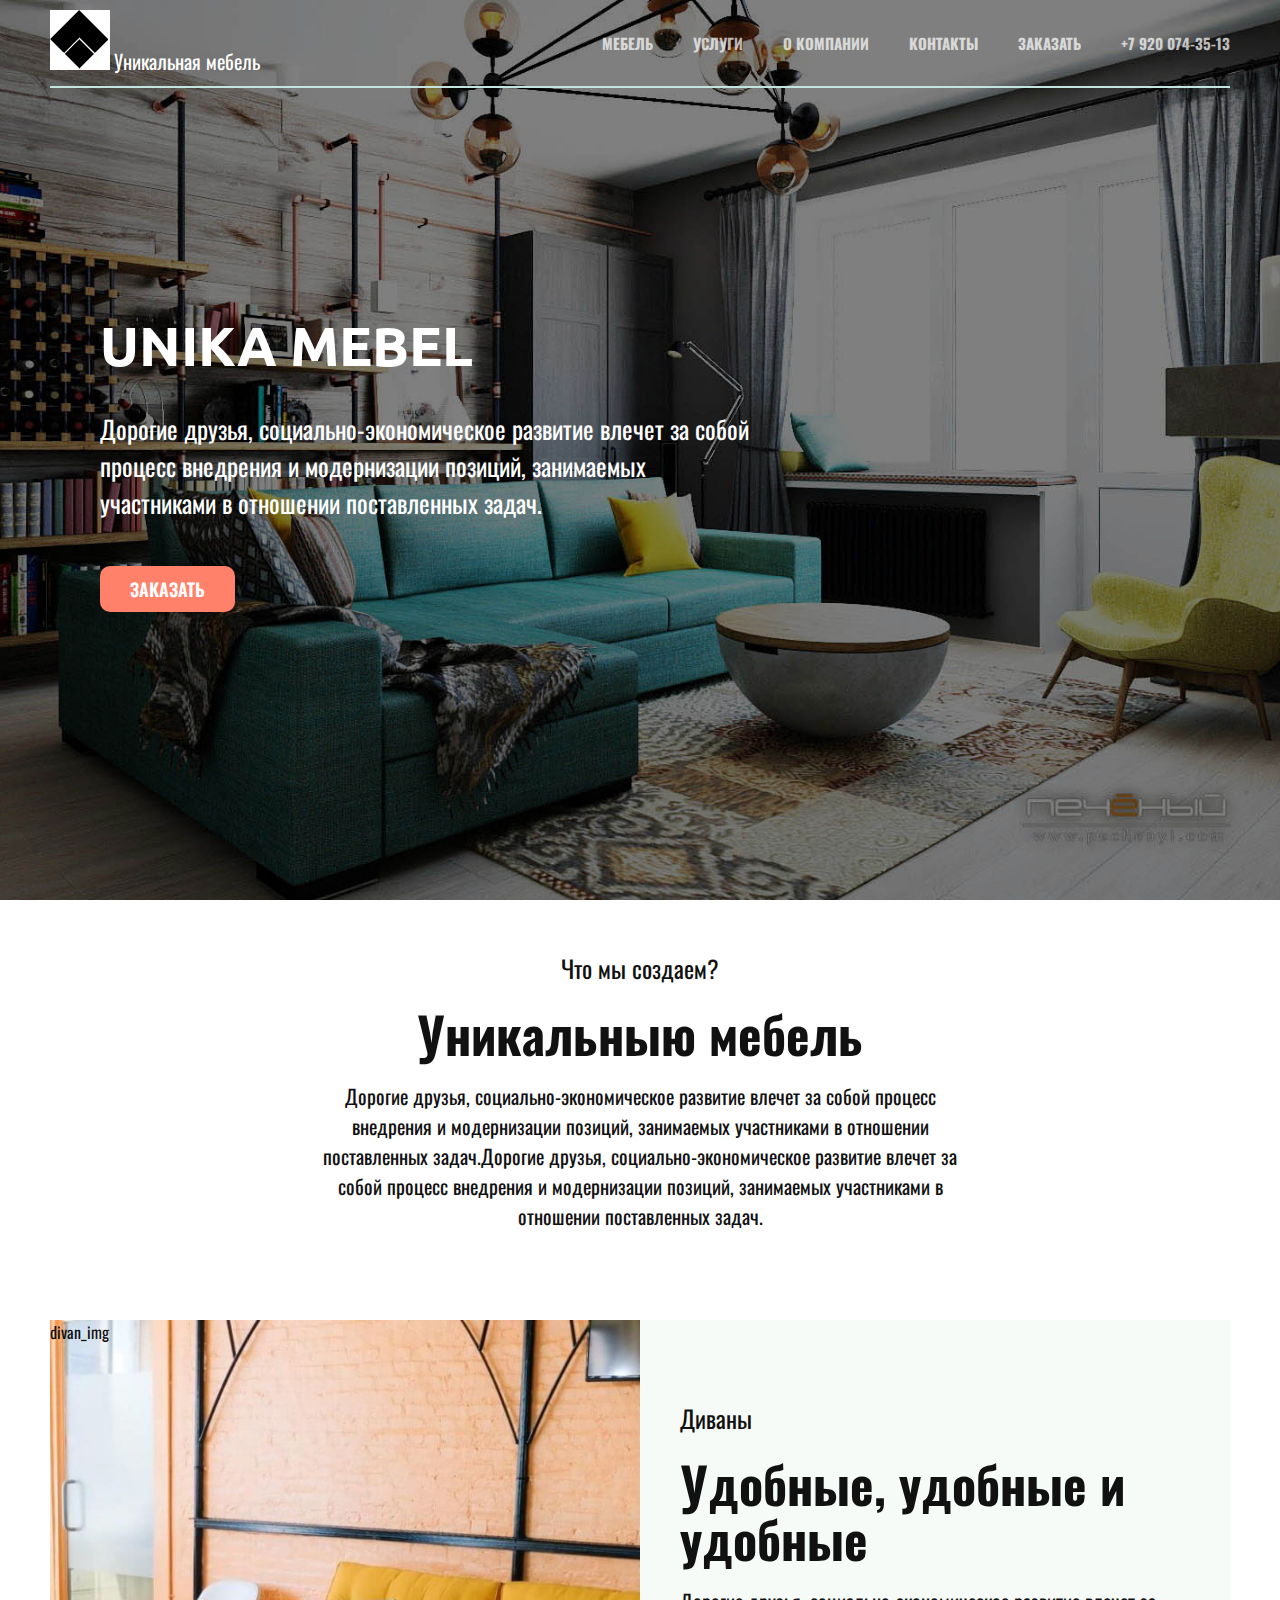
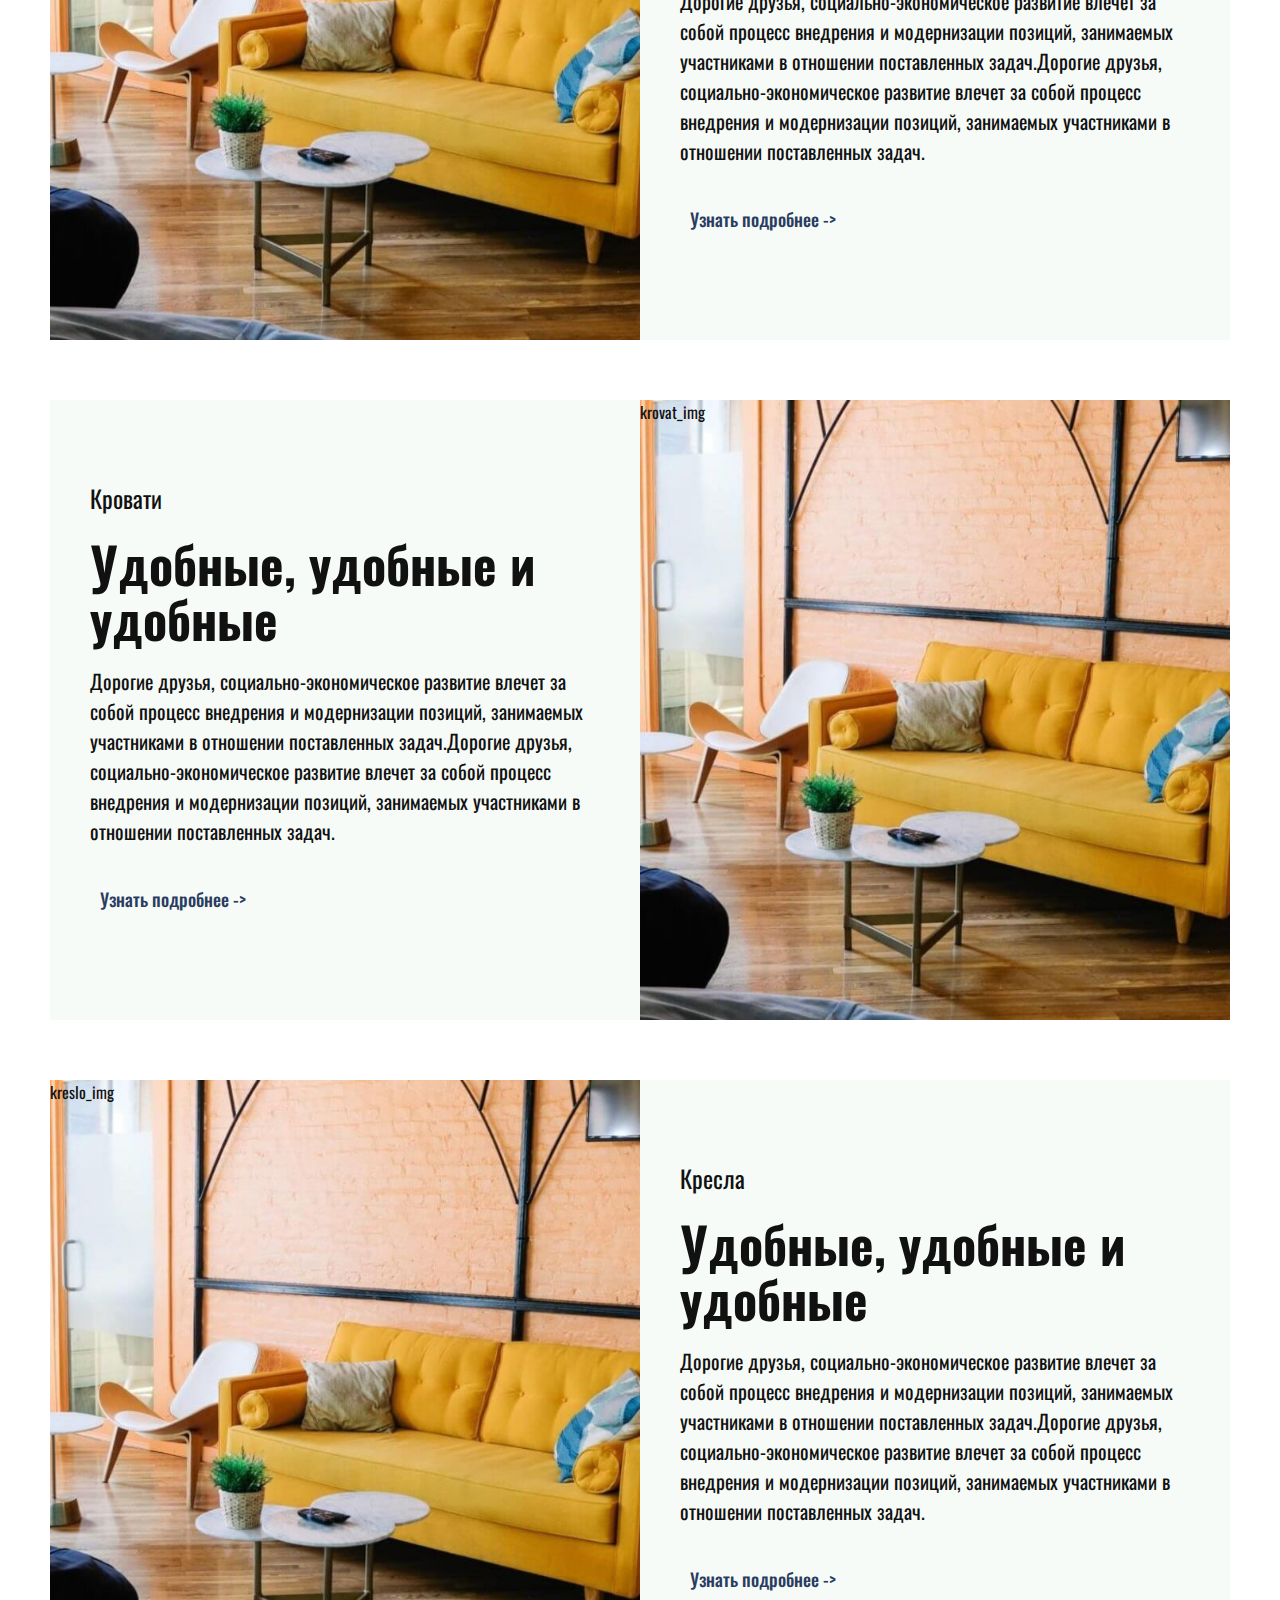
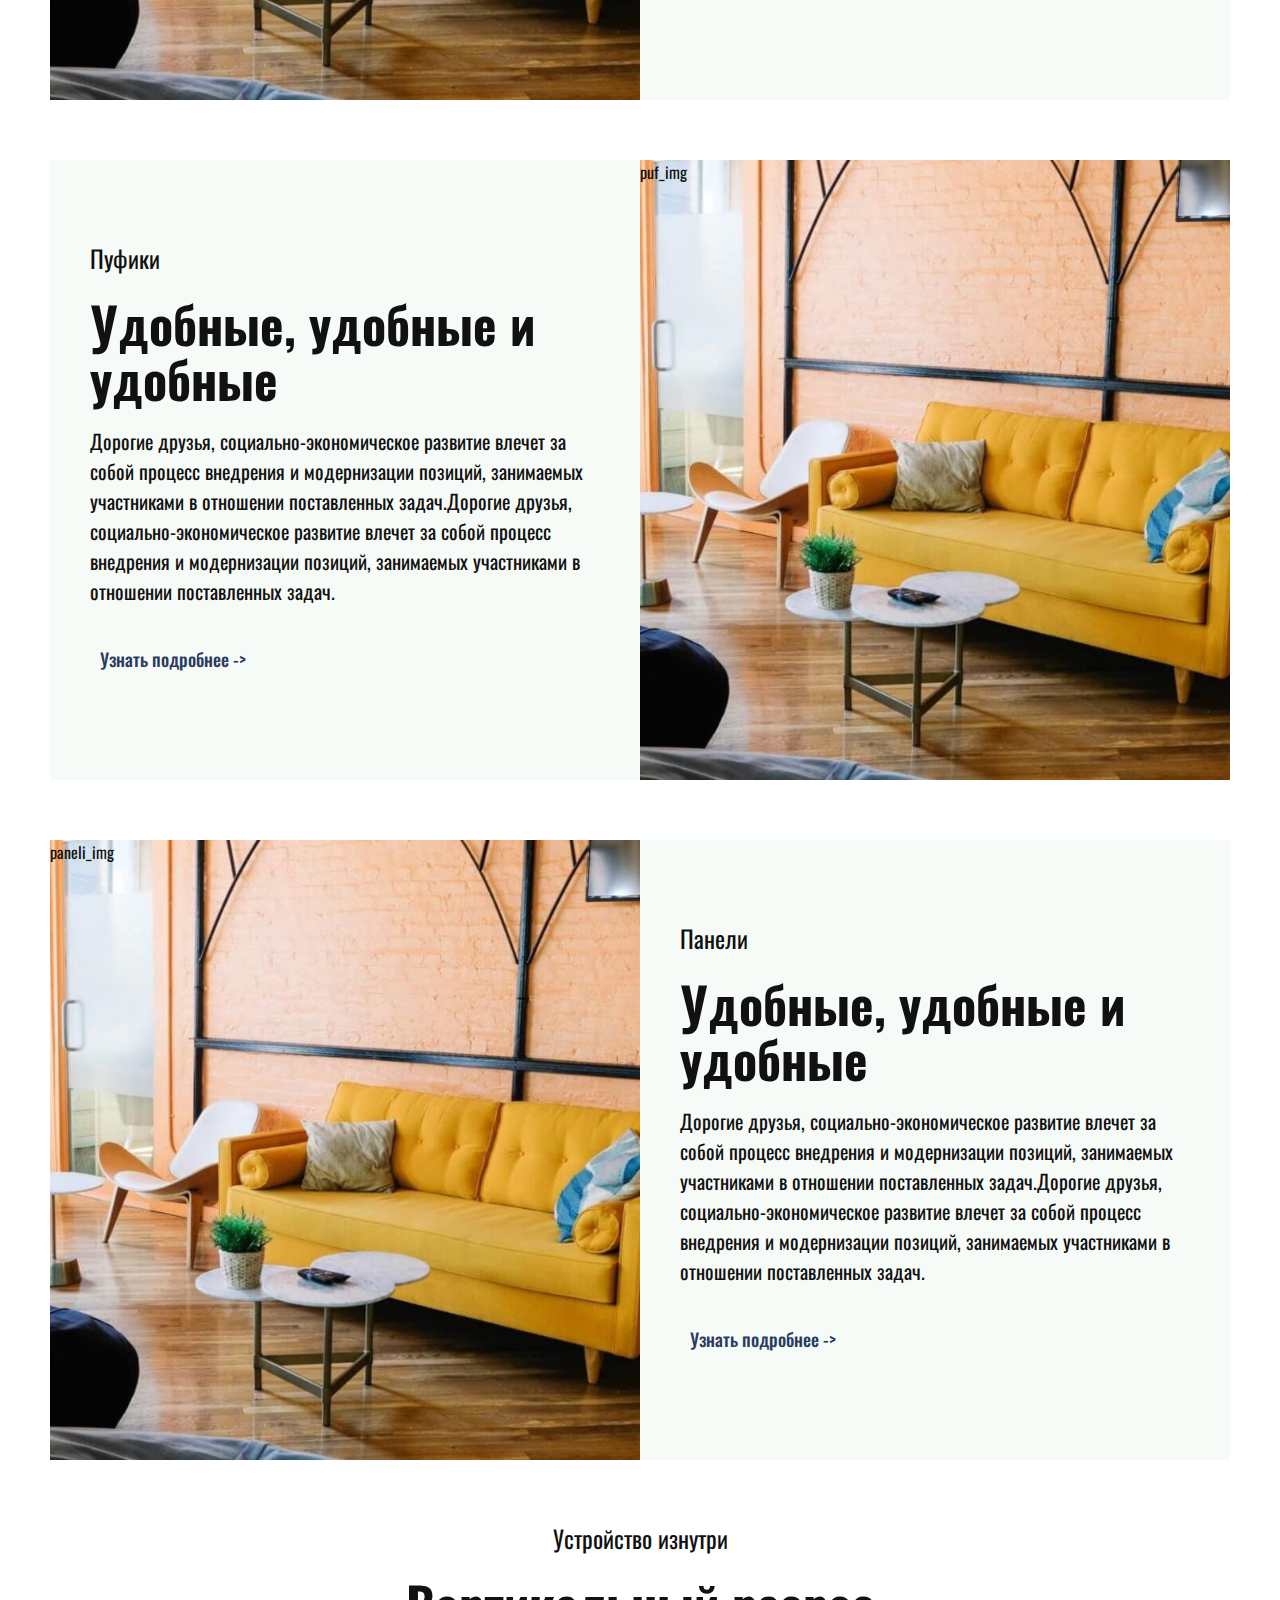
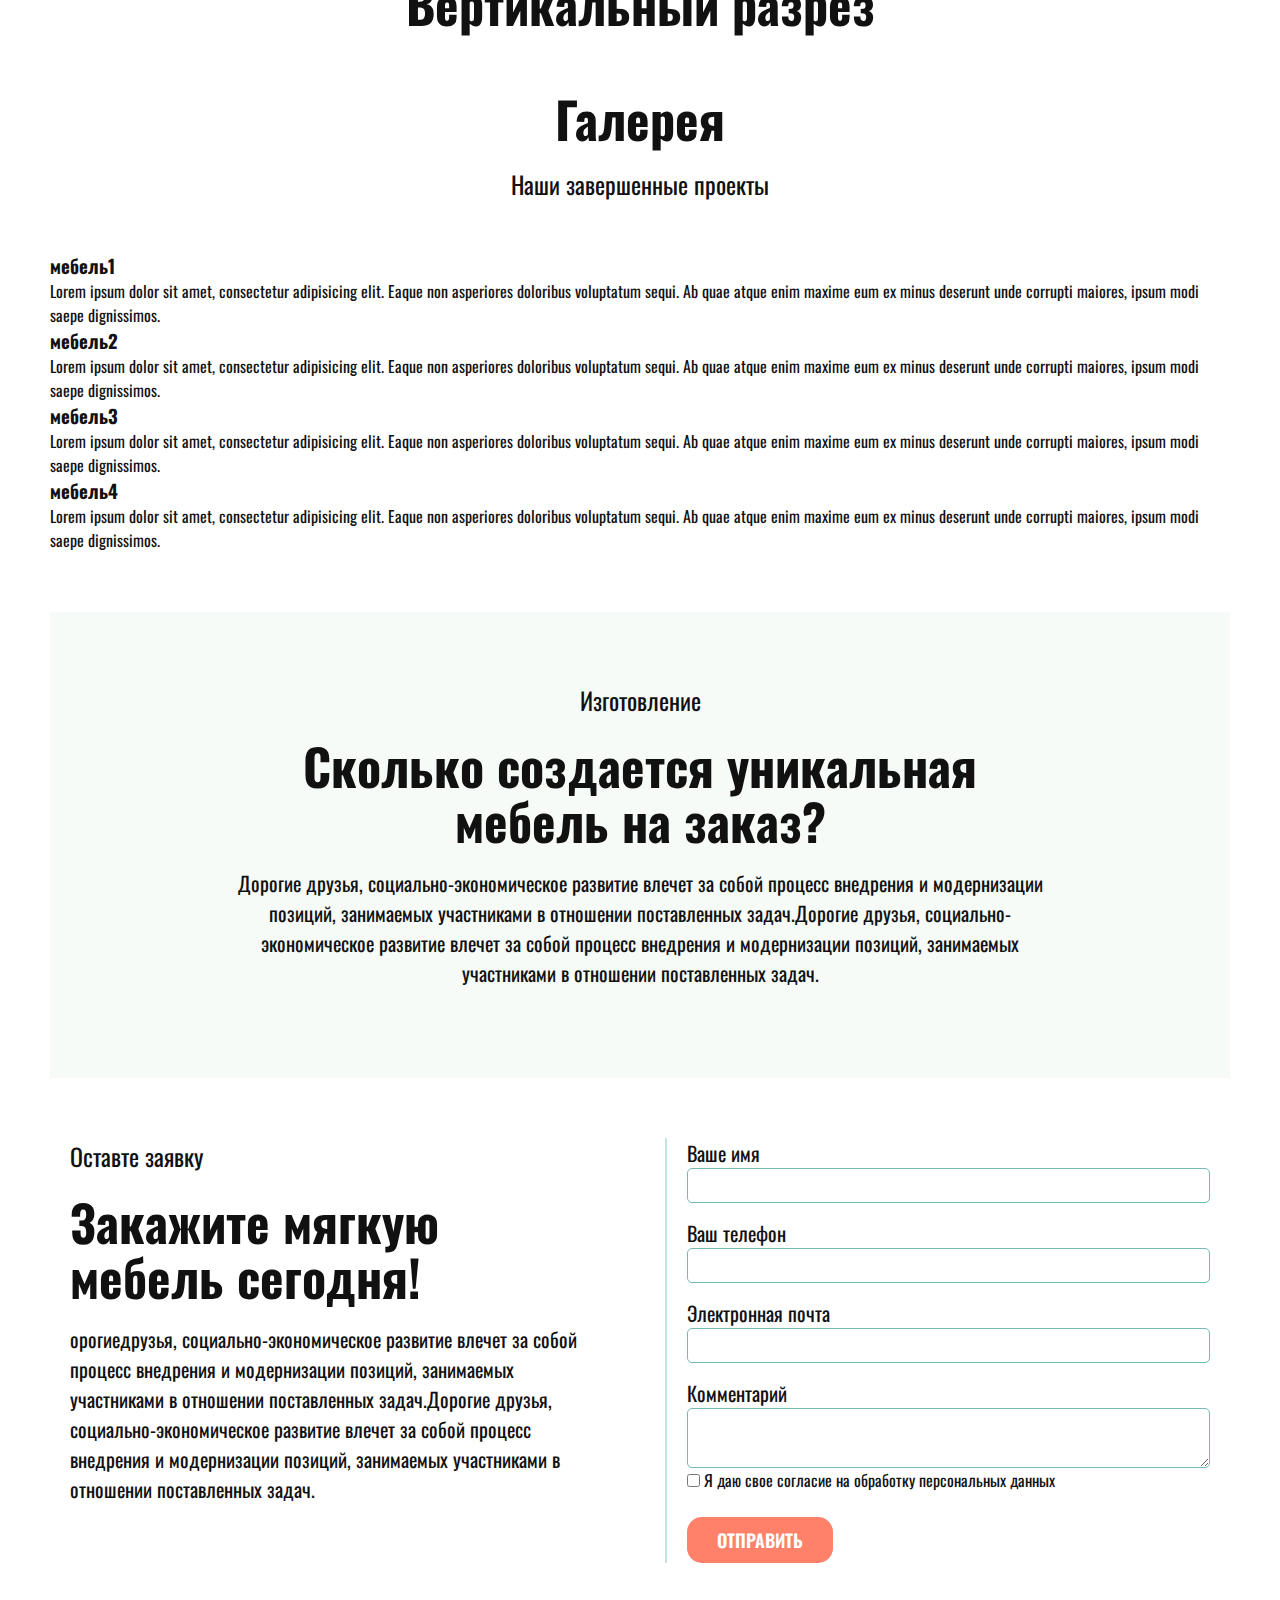
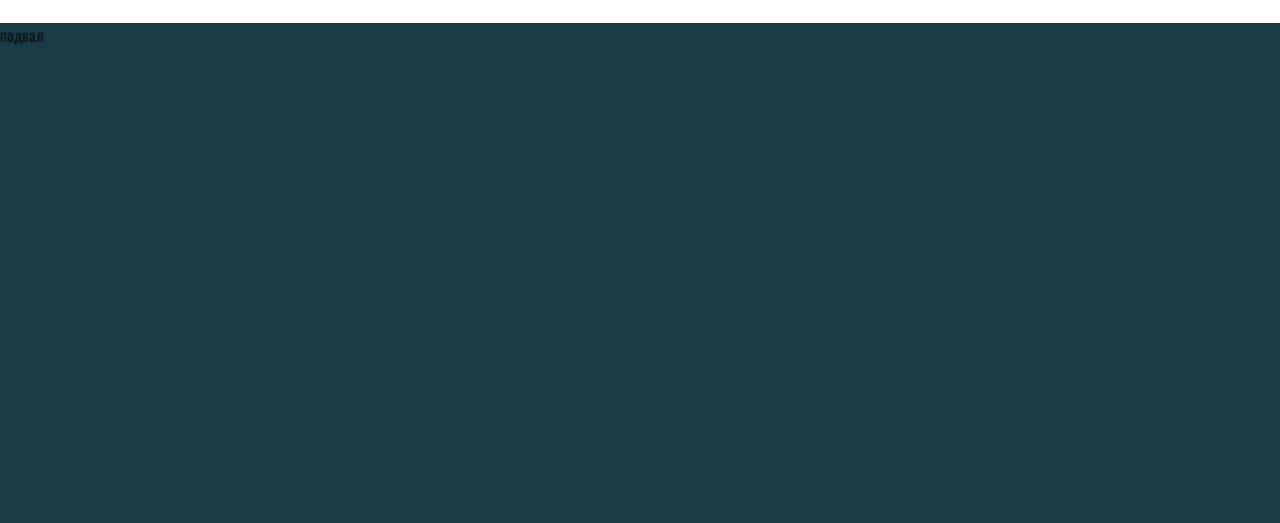
==== about.html @ 02af437c "test" ====
<!DOCTYPE html>
<html lang="ru">
<head>
	<meta charset="UTF-8">
	<link rel="stylesheet" href="css.css">
	<link href="https://fonts.googleapis.com/css2?family=Oswald:wght@200;300;400;600;700&family=Ubuntu:wght@400;700&display=swap" rel="stylesheet">
	<meta name="viewport" content="width=device-width, initial-scale=1.0">
	<title>новый №3</title>

</head>

<body>

	<!--header
==========================-->
	<header class="header">
		<div class="container">
			<div class="header_inner">
				<div class="header_logo">
					<img src="img/logo.png" alt="logo">
					<span class="name_logo">Уникальная мебель</span>
				</div>
				<nav class="nav">
					<a class="nav_link" href="index.html">мебель</a>
					<a class="nav_link" href="serviсes.html">услуги</a>
					<a class="nav_link" href="about.html">о компании</a>
					<a class="nav_link" href="contact.html">контакты</a>
					<a class="nav_link" href="#">заказать</a>
					<a class="nav_link" href="tel:+79200743513">+7 920 074-35-13</a>
				</nav>
			</div>
		</div>
	</header>
	
<!--intro
==========================-->
	<div class="intro">
		<div class="container">

			<div class="intro_inner">
				<h1 class="intro_h1">Unika mebel</h1>
				<p class="intro_p">Дорогие друзья, социально-экономическое развитие влечет за собой процесс внедрения и модернизации позиций,
				 занимаемых участниками в отношении поставленных задач.</p>
				<button class="btn" type="button"> заказать </button>
			</div>		
		</div>
	</div>

<!--work
==========================-->
<div class="work">
	<div class="container">

		<div class="work_inner">
			<p class="text_p">Что мы создаем?</p>
			<h2 class="text_h">Уникальныю мебель</h2>
			<p class="text_p2">Дорогие друзья, социально-экономическое развитие влечет за собой процесс внедрения и модернизации позиций,
			 занимаемых участниками в отношении поставленных задач.Дорогие друзья, социально-экономическое развитие влечет за собой процесс
			 внедрения и модернизации позиций, занимаемых участниками в отношении поставленных задач.</p>
		</div>
	</div>
</div>

<!--mebel-container
==========================-->
<div class="mebel_list">
	<div class="container">
			
		<div class="mebel">
			<div class="divan">
				<div class="mebel_img">divan_img</div>
				<div class="mebel_text">
					<p class="text_p">Диваны</p>
					<h2 class="text_h">Удобные, удобные и удобные</h2>
					<p class="text_p2">Дорогие друзья, социально-экономическое развитие влечет за собой процесс внедрения и модернизации позиций,
					 занимаемых участниками в отношении поставленных задач.Дорогие друзья, социально-экономическое развитие влечет за собой процесс
					 внедрения и модернизации позиций, занимаемых участниками в отношении поставленных задач.</p>
					 <a href="#" class="mebel_a_podrobnee">Узнать подробнее -> </a>
				</div>
			</div>
		</div>

		<div class="mebel">
			<div class="krovat">
				<div class="mebel_text">
					<p class="text_p">Кровати</p>
					<h2 class="text_h">Удобные, удобные и удобные</h2>
					<p class="text_p2">Дорогие друзья, социально-экономическое развитие влечет за собой процесс внедрения и модернизации позиций,
					 занимаемых участниками в отношении поставленных задач.Дорогие друзья, социально-экономическое развитие влечет за собой процесс
					 внедрения и модернизации позиций, занимаемых участниками в отношении поставленных задач.</p>
					 <a href="#" class="mebel_a_podrobnee">Узнать подробнее -> </a>
				</div>
				<div class="mebel_img">krovat_img</div>
			</div>
		</div>
			
		<div class="mebel">
			<div class="kreslo">
				<div class="mebel_img">kreslo_img</div>
				<div class="mebel_text">
					<p class="text_p">Кресла</p>
					<h2 class="text_h">Удобные, удобные и удобные</h2>
					<p class="text_p2">Дорогие друзья, социально-экономическое развитие влечет за собой процесс внедрения и модернизации позиций,
					 занимаемых участниками в отношении поставленных задач.Дорогие друзья, социально-экономическое развитие влечет за собой процесс
					 внедрения и модернизации позиций, занимаемых участниками в отношении поставленных задач.</p>
					 <a href="#" class="mebel_a_podrobnee">Узнать подробнее -> </a>
				</div>
			</div>
		</div>

		<div class="mebel">
			<div class="puf">
				<div class="mebel_text">
					<p class="text_p">Пуфики</p>
					<h2 class="text_h">Удобные, удобные и удобные</h2>
					<p class="text_p2">Дорогие друзья, социально-экономическое развитие влечет за собой процесс внедрения и модернизации позиций,
					 занимаемых участниками в отношении поставленных задач.Дорогие друзья, социально-экономическое развитие влечет за собой процесс
					 внедрения и модернизации позиций, занимаемых участниками в отношении поставленных задач.</p>
					 <a href="#" class="mebel_a_podrobnee">Узнать подробнее -> </a>
				</div>
				<div class="mebel_img">puf_img</div>
			</div>
		</div>

		<div class="mebel">
			<div class="paneli">
				<div class="mebel_img">paneli_img</div>
				<div class="mebel_text">
					<p class="text_p">Панели</p>
					<h2 class="text_h">Удобные, удобные и удобные</h2>
					<p class="text_p2">Дорогие друзья, социально-экономическое развитие влечет за собой процесс внедрения и модернизации позиций,
					 занимаемых участниками в отношении поставленных задач.Дорогие друзья, социально-экономическое развитие влечет за собой процесс
					 внедрения и модернизации позиций, занимаемых участниками в отношении поставленных задач.</p>
					 <a href="#" class="mebel_a_podrobnee">Узнать подробнее -> </a>
				</div>
			</div>
		</div>

	</div>
</div>

<!--srez
==========================-->
<div class="container">
	<div class="srez_hed">
		
		<p class="text_p">Устройство изнутри</p>
		<h2 class="text_h">Вертикальный разрез</h2>
	</div>

	<!--<div class="srez">
		<div class="srez_img">srez_img</div>

		<div class="srez_text">

			<div>
				<h3>Деталь 1</h3>
				<p class="srez_p">Lorem ipsum dolor sit amet, consectetur adipisicing elit. Eaque non asperiores doloribus voluptatum sequi. </p>

				<h3>Деталь 2</h3>
				<p class="srez_p">Lorem ipsum dolor sit amet, consectetur adipisicing elit. Eaque non asperiores doloribus voluptatum sequi. </p>

				<h3>Деталь 3</h3>
				<p class="srez_p">Lorem ipsum dolor sit amet, consectetur adipisicing elit. Eaque non asperiores doloribus voluptatum sequi. </p>

				<h3>Деталь 4</h3>
				<p class="srez_p">Lorem ipsum dolor sit amet, consectetur adipisicing elit. Eaque non asperiores doloribus voluptatum sequi. </p>

				<h3>Деталь 5</h3>
				<p class="srez_p">Lorem ipsum dolor sit amet, consectetur adipisicing elit. Eaque non asperiores doloribus voluptatum sequi. </p>
			</div>
		
		</div>

	</div>
-->
</div>

<!--galery
==========================-->
<div class="container">

		<div class="galery_hed">
			<h2 class="text_h">Галерея</h2>
			<p class="text_p">Наши завершенные проекты</p>
		</div>

		<div class="galery">

			<div class="galery_item">
				<h3 class="galery_h">мебель1</h3>
				<div class="galery_text">Lorem ipsum dolor sit amet, consectetur adipisicing elit.
					Eaque non asperiores doloribus voluptatum sequi. Ab quae atque enim maxime eum ex
					minus deserunt unde corrupti maiores, ipsum modi saepe dignissimos.
				</div>
			</div>
	
			<div class="galery_item">
				<h3 class="galery_h">мебель2</h3>
				<div class="galery_text">Lorem ipsum dolor sit amet, consectetur adipisicing elit.
					Eaque non asperiores doloribus voluptatum sequi. Ab quae atque enim maxime eum ex
					minus deserunt unde corrupti maiores, ipsum modi saepe dignissimos.
				</div>
			</div>

			<div class="galery_item">
				<h3 class="galery_h">мебель3</h3>
				<div class="galery_text">Lorem ipsum dolor sit amet, consectetur adipisicing elit.
					Eaque non asperiores doloribus voluptatum sequi. Ab quae atque enim maxime eum ex
					minus deserunt unde corrupti maiores, ipsum modi saepe dignissimos.
				</div>
			</div>

			<div class="galery_item">
				<h3 class="galery_h">мебель4</h3>
				<div class="galery_text">Lorem ipsum dolor sit amet, consectetur adipisicing elit.
					Eaque non asperiores doloribus voluptatum sequi. Ab quae atque enim maxime eum ex
					minus deserunt unde corrupti maiores, ipsum modi saepe dignissimos.
				</div>
			</div>

		</div>

</div>

<!--way
==========================-->
<div>
	<div></div>
	<div></div>
	<div></div>
	<div></div>
	<div></div>
</div>

<!--time-dev
==========================-->
<div class="time">
	<div class="container">
		<div class="time_dev">
			<div class="time_text">
				<p class="text_p">Изготовление</p>
				<h2 class="text_h">Сколько создается уникальная мебель на заказ?</h2>
				<p class="text_p2">Дорогие друзья, социально-экономическое развитие влечет за собой процесс внедрения и модернизации позиций,
			 	занимаемых участниками в отношении поставленных задач.Дорогие друзья, социально-экономическое развитие влечет за собой процесс
			 	внедрения и модернизации позиций, занимаемых участниками в отношении поставленных задач.</p>
			</div>
		</div>
	</div>
</div>
<!--forma
==========================-->
<div class="forma">
	<div class="container">

		<div class="forma_box">

			<div class="forma_text">
				<p class="text_p">Оставте заявку</p>
					<h2 class="text_h">Закажите мягкую мебель сегодня!</h2>
					<p class="text_p2">	
						орогиедрузья, социально-экономическое развитие влечет за собой процесс внедрения и модернизации позиций,
						занимаемых участниками в отношении поставленных задач.Дорогие друзья, социально-экономическое развитие влечет за собой процесс
					 внедрения и модернизации позиций, занимаемых участниками в отношении поставленных задач.</p>
			</div>


			<div class="forma_form">
				<form class="form" action="#" method="post">
					
				
					<label class="form_label" for="">Ваше имя</label>
					<input class="form_input" type="text" name="input_name">
				
				
					<label class="form_label" for="">Ваш телефон</label>
					<input class="form_input" type="tel" name="input_phone">
			
				
					<label class="form_label" for="">Электронная почта</label>
					<input class="form_input" type="text" name="input_mail">
				
					<label class="form_label" for="">Комментарий</label>
					<textarea class="form_comm" name="form_comm" id="" cols="30" rows="3"></textarea>
				 	
					 <div>
						<input type="checkbox" value="yes" name="input_privat">
						<label for="">Я даю свое согласие на обработку персональных данных</label>
					 </div>

					 <div>
					 	<button class="form_btn">Отправить</button>
					 	
					 </div>


				</form>
			</div>

		</div>

	</div>
</div>
<!--footer
==========================-->
<footer class="footer">
	подвал
</footer>



</body>

</html>
---- css.css ----
*,:before,:after{
	box-sizing: border-box;
	padding:0;
	margin: 0;
}



body{
	margin: 0;
	padding: 0;
	font-family: 'Oswald', sans-serif;
/*font-family: 'Ubuntu', sans-serif;*/
	font-size: 16px;
	background-color: #fff;
	color: #111;
	/*-webkit-font-smoothing:antialiased;*/	

}


/*conteiner
==========================*/
.container{
	width: 100%;
	max-width: 1180px;
	margin: 0 auto;
	margin-bottom: 60px;
}

/*
screen-sm : 576px;
screen-md : 768px;
screen-lg : 992px; v
screen-xl : 1200px; v

screen-sm-max : 767px
screen-md-max : 991px
screen-lg-max : 1999px

*/


/*header
==========================*/
.header{
	height: 80px;
	width: 100%;
	position: absolute;
	top: 0;
	left: 0;
	z-index: 1000;
	padding-left: 10px;
	padding-right: 10px;
}

.header_inner{
	display: flex;
	justify-content: space-between;
	padding: 10px 0;
	border-bottom: 2px solid #C3E4DF;
	align-items: center;
}
.name_logo{

	font-size: 20px;
	color:#fff;
}

/*nav
==========================*/

.nav{
	display: flex;
	font-size: 15px;
	font-weight: 700;
	text-transform: uppercase;
}

.nav_link{
	margin-left: 40px;
	color: #fff;
	text-decoration: none;
	opacity:.7;

	transition: opacity, transform .1s linear;
}

.nav_link:hover{
	opacity:1;
	transform: scale(1.05);
}



/*intro
==========================*/
.intro{
	display: flex;
	flex-direction: column;
	justify-content: center;
	height: 100vh;
	padding-top: 80px;
	background: #313030 url(img/hero1.jpg) center no-repeat;
	background-size: cover;
	color: #fff;
}

.intro_inner{
	width: 650px;
	max-width: 970px;
	margin-left: 50px;

}

.intro_h1{
	font-family:'Ubuntu', sans-serif;
	margin: 0;
	font-size: 55px;
	color: #fff;
	font-weight: 700;
	text-transform: uppercase;
	margin-bottom: 30px;
}

.intro_p{
	font-size: 25px;
	color:#fff;
}

.btn{
	margin-top: 25px;
	display: inline-block;
	border: 0;
	font-family: 'Oswald', sans-serif;
	color: #fff;
	font-weight: 600;
	font-size: 18px;
	padding: 10px 30px;
	border-radius: 10px;
	background-color:  #FF8169;
	border: none;
	vertical-align: top;
	text-transform: uppercase;
	cursor: pointer;
	transition: background-color, transform .1s linear;
}
.btn:hover{
	background-color: #FF6B4D;
	transform: scale(1.03);

}


/*work
==========================*/
.work{
	height: 420px;
	display: flex;
	flex-direction: column;
	justify-content: center;
	text-align: center;
	color: #111;
}

.work_inner{
	padding-top: 40px;
	width: 100%;
	max-width: 720px;
	margin: 0 auto;
	padding-left: 25px;
	padding-right: 25px;
}

.text_p{
	font-size: 24px;
	font-weight: 400;
	
}

.text_h{
	font-size: 50px;
	font-weight: 700;
	margin-bottom: 20px;
	line-height: 1.1em;
}

.text_p2{
	font-size: 20px;
}

@media (max-width: 991px){
	.text_p{
		font-size: 22px;
	}
	.text_h{
		font-size: 45px;
	}
	.text_p2{
		font-size: 18px;
	}
}

/*mebel- container
==========================*/
.mebel{
	background-color: #F6FBF7;
	display: flex;
	margin-bottom: 60px;
}

.mebel_text{
	width: 50%;
	justify-content: flex-end;

}

.mebel_img{
	width: 50%;
	height: 620px;
	background: url(img/мебель-на-з.jpg) center / cover no-repeat;
	justify-content: flex-end;
}

.mebel_a_podrobnee{
	display: inline-block;
	color: #2A3B61;
	font-size: 18px;
	font-weight: 500;
	text-decoration: none;
	margin-top: 20px;
	margin-left: 10px;
	transition:color, transform .1s linear;

}
.mebel_a_podrobnee:hover{
	color: #061840;
	transform:scale(1.1,1.1);
}

.divan{
	display: flex;
}
.krovat{
	display: flex;
}
.kreslo{
	display: flex;
}
.puf{
	display: flex;
}
.paneli{
	display: flex;
}

@media (max-width: 1999px){
	.mebel_text{
		padding: 80px 40px;
	}
}

@media (max-width: 991px){
	.mebel_text{
		padding: 60px 30px;
	}
}

@media (max-width: 767px ){
	.divan{
		flex-direction:column;
	}
	.krovat{
		flex-direction:column;
	}
	.kreslo{
		flex-direction:column;
	}
	.puf{
		flex-direction:column;
	}
	.paneli{
		flex-direction:column;
	}
	.mebel_img{
		width: 100%;
		order: -1;
		height: 470px;
	}
	.mebel_text{
		width: 100%;
		padding: 30px 25px;
	}
	.text_p{
		font-size: 20px;
	}
	.text_h{
		font-size: 40px;
	}
	.text_p2{
		font-size: 16px;
	}
}

/*srez
==========================*/

.srez_hed{

	justify-content: center;
	text-align: center;
	margin: 40px;
}

.srez{
	display: flex;
}

.srez_img{
	display: flex;
	width: 50%;
	margin-right: 40px;

}
.srez_text{
	border-left: 2px solid #C3E4DF;
	padding: 20px 50px;
	width: 50%;
	justify-content: center;
	text-align: center;

}
p{
	margin-bottom: 20px;
}

@media (max-width: 767px ){
	.srez{
		flex-direction: column;
	}
	.srez_img{
		width: 100%;
	}
	.srez_text{
		width: 100%;
	}
}


/*galery
==========================*/
.galery_hed{
	flex-direction: column;
	justify-content: center;
	text-align: center;
	margin-bottom: 50px;
}
.galery{
	display:flex;
	flex-wrap: wrap;
	justify-content: space-between;
	margin-bottom: 50px;
}
.galery_a{
	width: 49%;
	height: 500px;
	background: url(img/мебель-на-з.jpg) center / cover no-repeat;
	margin-bottom: 2%;
	text-decoration: none;
}
.galery_cont{
	height: 100%;
	text-transform: uppercase;
	display: flex;
	color: #fff;
	justify-content: center;
	align-items: center;
	background-color: rgba(25,59,70, 0.5);
	opacity: 0;
	transition: opacity 0.2s linear;
}
.galery_cont:hover{
	opacity: 1;
}

@media (max-width: 767px ){
	.galery{
		flex-direction: column;
	}
	.galery_a{
		width: 100%;
	}
}

/*way
==========================*/


/*time-dev
==========================*/
.time_dev{
	background-color: #F6FBF7;
	height: 100%;
	display: block;
	justify-self: content;
	text-align: center;
	padding-bottom: 70px;
	

}
.time_text{
	padding-top: 70px;
	width: 70%;

	max-width: 970px;
	margin: 0 auto;
}

/*forma
==========================*/
.forma{

}

.forma_box{
	display: flex;
}
.forma_text{
	width: 49%;
	padding: 0 20px;
}


.forma_form{
	flex-direction: column;
	width: 49%;
	margin-left: 50px;
	border-left: 2px solid #C3E4DF;
	padding: 0 20px;
}
.form{
	display: flex;
	flex-direction: column;
}

.form_label{
	font-size: 20px;
}
.form_input{
	margin-bottom: 15px;
	height: 35px;
	padding: 10px;
	font-size: 20px;
	border: 1px solid #75BBB1;
	border-radius: 5px;
}
.form_comm{
	height: 60px;
	padding: 10px;
	font-size: 20px;
	color: #000;
	border: 1px solid #75BBB1;
	border-radius: 5px;
}


.form_btn{
	margin-top: 25px;
	display: inline-block;
	border: 0;
	font-family: 'Oswald', sans-serif;
	color: #fff;
	font-weight: 600;
	font-size: 18px;
	padding: 10px 30px;
	border-radius: 15px;
	background-color: #FF8169;
	border: none;
	vertical-align: top;
	text-transform: uppercase;
	cursor: pointer;
	transition: background-color, transform .2s linear;
}
.form_btn:hover{
	background-color: #FF6B4D;
	transform: scale(1.03);
}

@media (max-width: 767px){
	.forma_box{
		flex-direction: column;
	}
	.forma_text{
		width: 100%;
	}
	.forma_form{
		width: 100%;
		margin:30px 0;
		margin-left: 0;
		border-left: none;
	}
}


/*footer
==========================*/
.footer{
	background-color: #193B46;
	height: 500px;
}
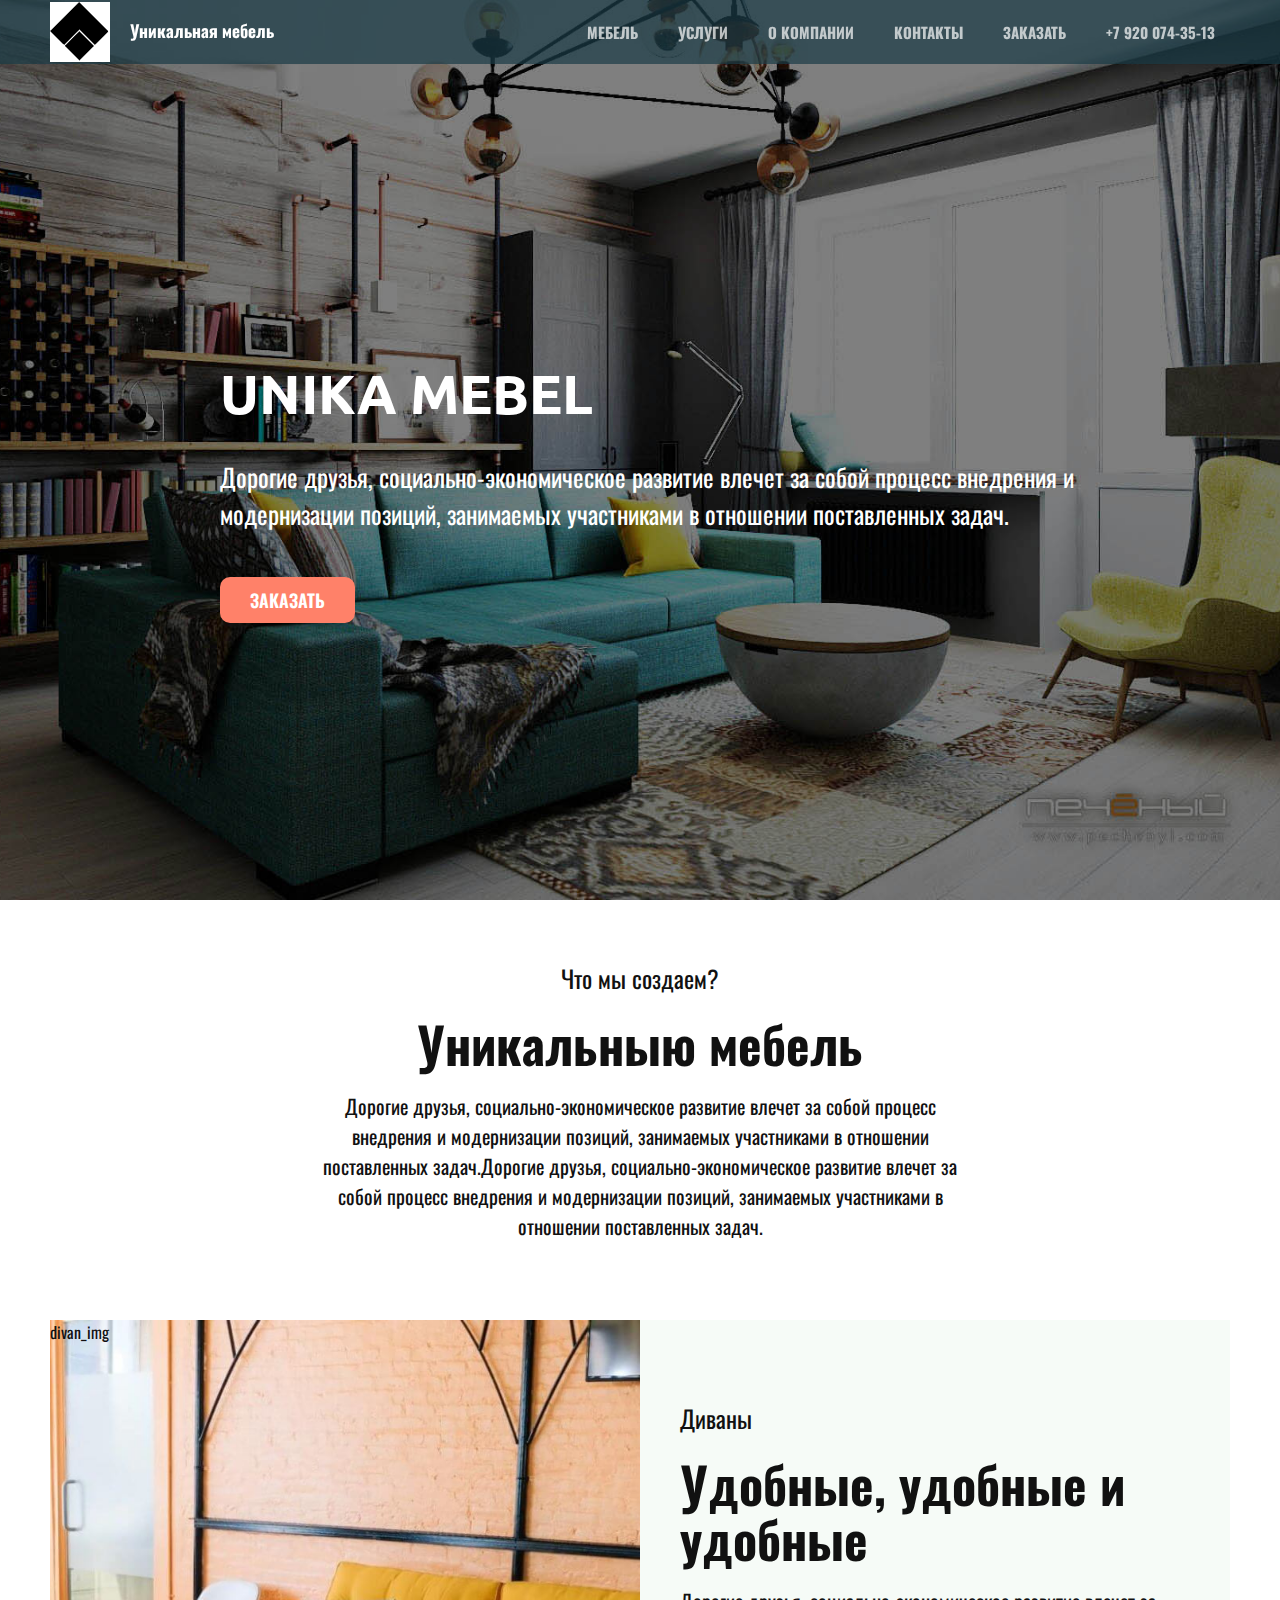
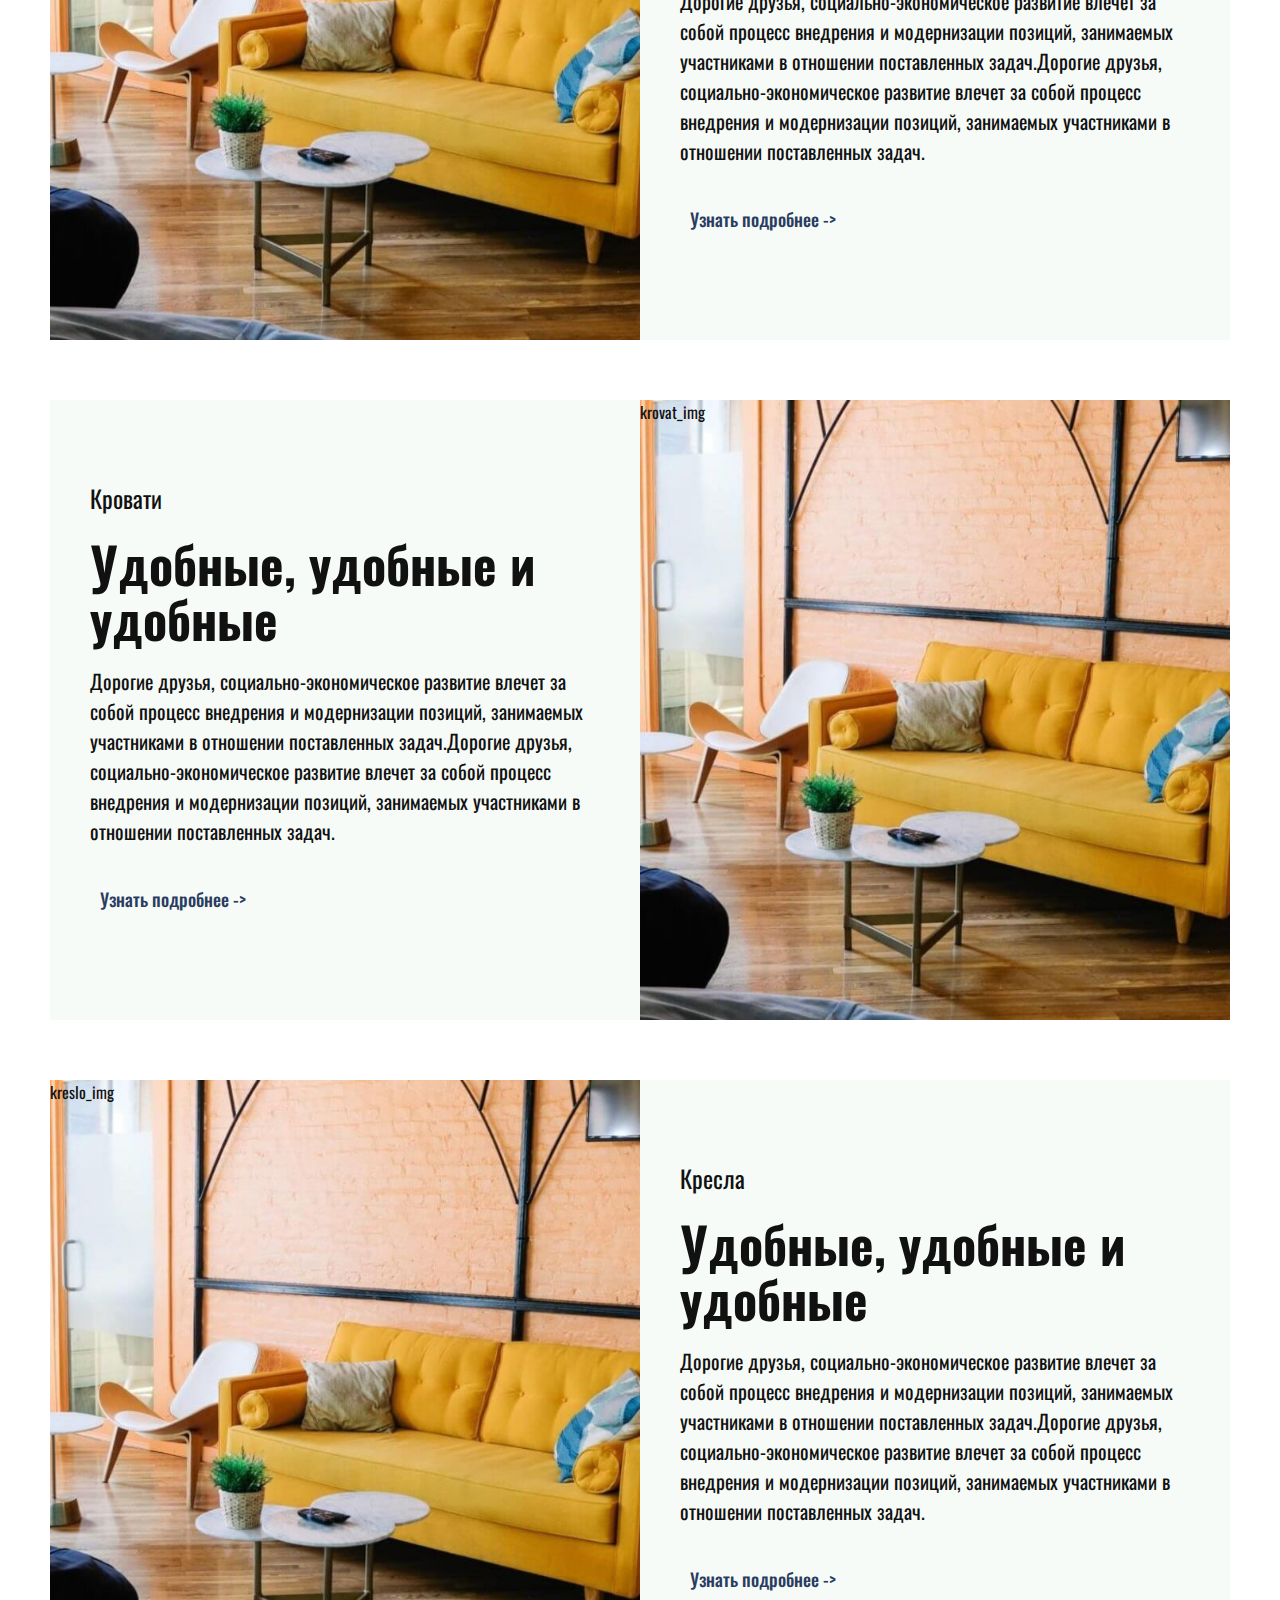
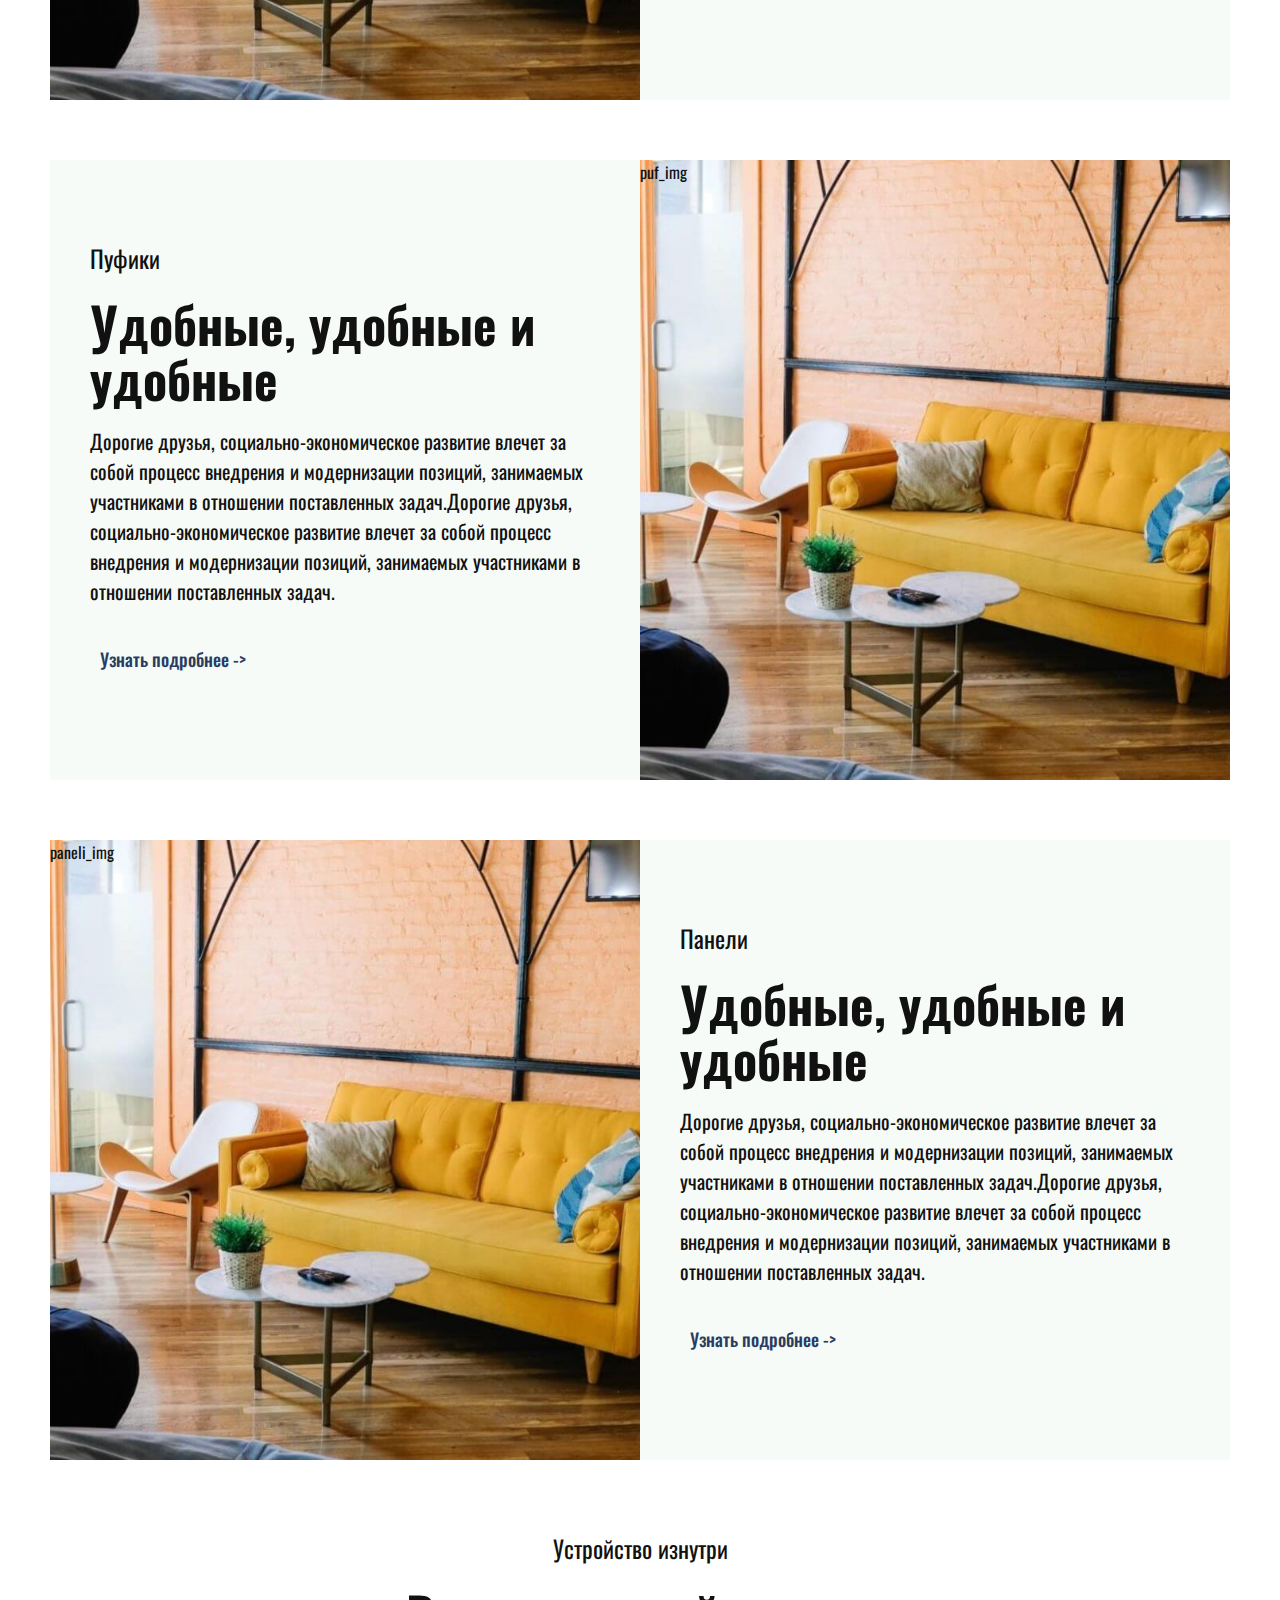
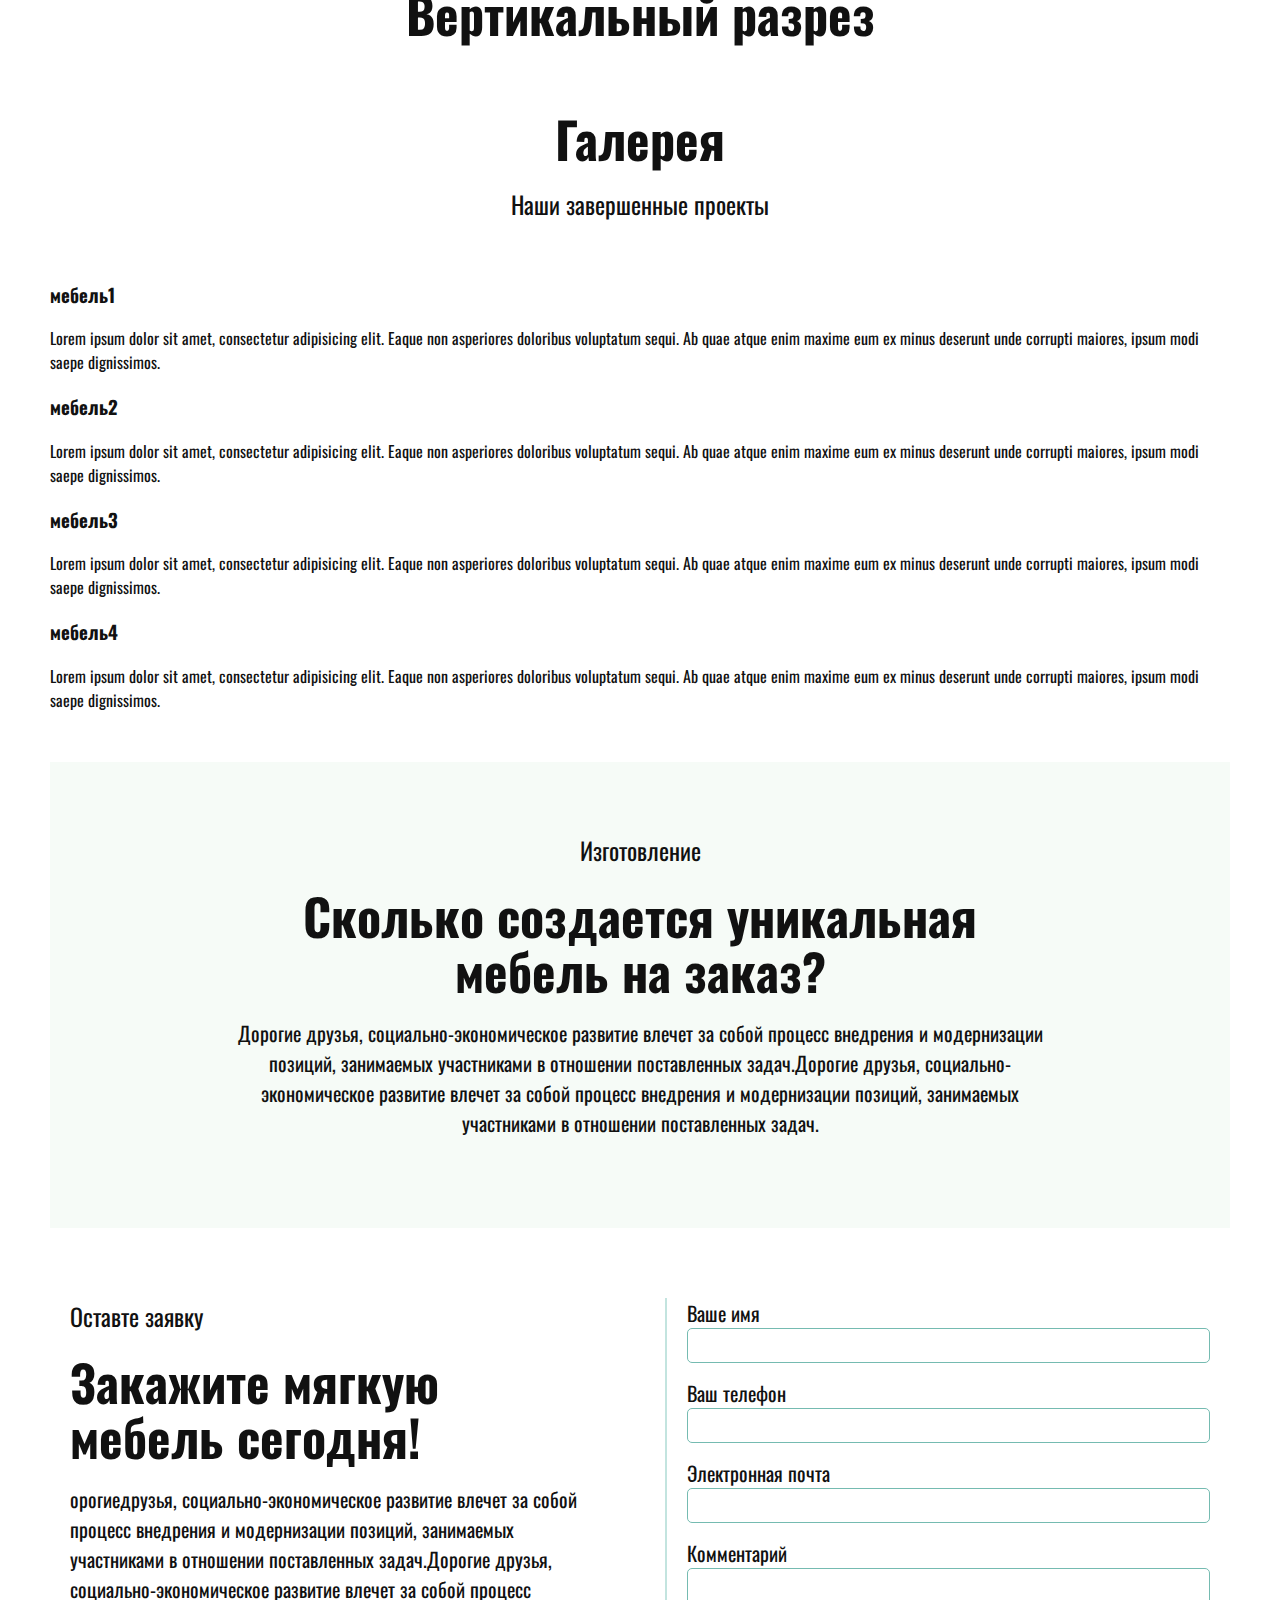
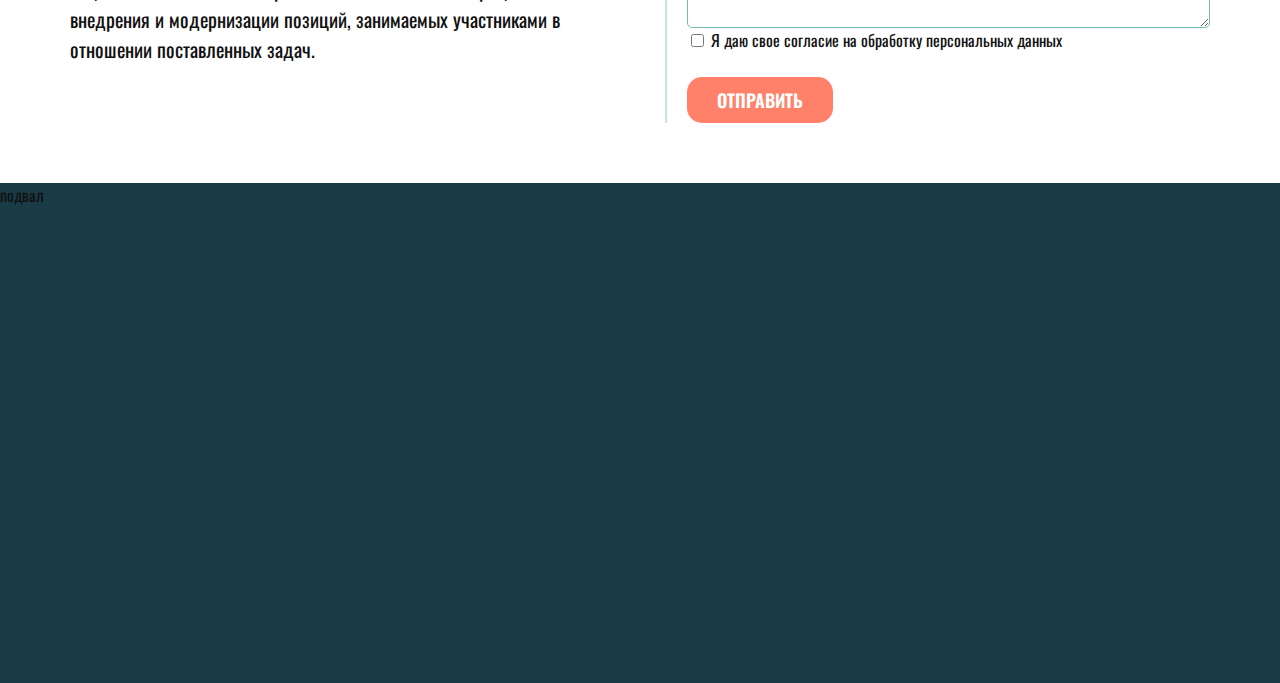
==== commit 62645b46: "Add files via upload" ====
--- a/about.html
+++ b/about.html
@@ -13,24 +13,30 @@
 
 	<!--header
 ==========================-->
-	<header class="header">
-		<div class="container">
-			<div class="header_inner">
-				<div class="header_logo">
-					<img src="img/logo.png" alt="logo">
-					<span class="name_logo">Уникальная мебель</span>
-				</div>
-				<nav class="nav">
-					<a class="nav_link" href="index.html">мебель</a>
-					<a class="nav_link" href="serviсes.html">услуги</a>
-					<a class="nav_link" href="about.html">о компании</a>
-					<a class="nav_link" href="contact.html">контакты</a>
-					<a class="nav_link" href="#">заказать</a>
-					<a class="nav_link" href="tel:+79200743513">+7 920 074-35-13</a>
-				</nav>
-			</div>
-		</div>
-	</header>
+<header class="header">
+	<div class="container">
+		<div class="header_body">
+			<a class="header_logo" href="index.html">
+				<img src="img/logo.png" alt="">
+				<h class="logo_name">Уникальная мебель</h>
+			</a>
+
+			<div class="menu_burger">
+				<span></span>
+			</div>
+
+			<nav class="nav">
+				<a class="nav_link" href="index.html">мебель</a>
+				<a class="nav_link" href="serviсes.html">услуги</a>
+				<a class="nav_link" href="about.html">о компании</a>
+				<a class="nav_link" href="contact.html">контакты</a>
+				<a class="nav_link" href="#">заказать</a>
+				<a class="nav_link" href="tel:+79200743513">+7 920 074-35-13</a>
+			</nav>
+		</div>
+
+	</div>
+</header>
 	
 <!--intro
 ==========================-->
--- a/css.css
+++ b/css.css
@@ -1,7 +1,7 @@
-*,:before,:after{
+*,*:before,*:after{
+	-moz-box-sizing: border-box;
+	-webkit-box-sizing: border-box;
 	box-sizing: border-box;
-	padding:0;
-	margin: 0;
 }
 
 
@@ -12,7 +12,7 @@
 	font-family: 'Oswald', sans-serif;
 /*font-family: 'Ubuntu', sans-serif;*/
 	font-size: 16px;
-	background-color: #fff;
+
 	color: #111;
 	/*-webkit-font-smoothing:antialiased;*/	
 
@@ -22,17 +22,15 @@
 /*conteiner
 ==========================*/
 .container{
-	width: 100%;
 	max-width: 1180px;
 	margin: 0 auto;
-	margin-bottom: 60px;
 }
 
 /*
 screen-sm : 576px;
 screen-md : 768px;
-screen-lg : 992px; v
-screen-xl : 1200px; v
+screen-lg : 992px; 
+screen-xl : 1200px; 
 
 screen-sm-max : 767px
 screen-md-max : 991px
@@ -44,28 +42,45 @@
 /*header
 ==========================*/
 .header{
-	height: 80px;
+	position: fixed;
 	width: 100%;
+	top: 0;
+	left: 0;
+	z-index: 10;
+}
+.header:before{
+	content:'';
 	position: absolute;
 	top: 0;
 	left: 0;
-	z-index: 1000;
-	padding-left: 10px;
-	padding-right: 10px;
-}
-
-.header_inner{
-	display: flex;
+	width: 100%;
+	height: 100%;
+	background-color: rgba(25,59,70, 0.7);
+
+}
+
+.header_body{
+	position: relative;
+	z-index: 2;
+	display: flex;
+	height: 64px;
+	align-items: center;
 	justify-content: space-between;
-	padding: 10px 0;
-	border-bottom: 2px solid #C3E4DF;
-	align-items: center;
-}
-.name_logo{
-
-	font-size: 20px;
-	color:#fff;
-}
+}
+.header_logo{
+	display: flex;
+	text-decoration: none;
+	color: #fff;
+}
+
+.logo_name{
+	color: #fff;
+	font-size: 17px;
+	font-weight: 700;
+	margin-top: 16px;
+	margin-left: 20px;
+}
+
 
 /*nav
 ==========================*/
@@ -75,6 +90,7 @@
 	font-size: 15px;
 	font-weight: 700;
 	text-transform: uppercase;
+	margin-right: 15px;
 }
 
 .nav_link{
@@ -91,11 +107,122 @@
 	transform: scale(1.05);
 }
 
+.menu_burger{
+	display: none;
+}
+
+@media (max-width: 991px){
+	.nav{
+		font-size: 13px;
+	}
+	.nav_link{
+		margin-left: 20px;
+	}
+}
+
+@media (max-width: 767px ){
+	body.lock{
+		overflow: hidden;
+	}
+	.header_body{
+		height: 50px;
+		background-color: rgb(25,59,70);
+	}
+
+	.menu_burger{
+		display: block;
+		position: relative;
+		z-index: 3;
+		width: 30px;
+		height: 21px;
+		margin-right: 20px;
+
+		
+	}
+	.menu_burger span{
+		position: absolute;
+		background-color: #fff;
+		width: 100%;
+		height: 3px;
+		left: 0;
+		top: 9px;
+		transition: all 0.5s ease 0s;
+	}
+
+
+	.menu_burger:before{
+		content: '';
+		background-color: #fff;
+		position: absolute;
+		width: 100%;
+		height: 3px;
+		left: 0;
+		top: 0;
+		transition: all 0.5s ease 0s;
+	}
+	.menu_burger:after{
+		content: '';
+		background-color: #fff;
+		position: absolute;
+		width: 100%;
+		height: 3px;
+		left: 0;
+		bottom: 0;
+		transition: all 0.5s ease 0s;
+	}
+
+	.menu_burger.active span{
+		transform: scale(0);
+	}
+	.menu_burger.active:before{
+		transform: rotate(45deg);
+		top: 9px;
+	}
+	.menu_burger.active:after{
+		transform: rotate(-45deg);
+		bottom: 9px;
+	}
+
+	.nav{
+		position: fixed;
+		top: -150%;
+		left: 0;
+		width: 100%;
+		height: 100%;
+		background-color: rgb(25,59,70);
+		padding-top: 70px;
+		margin-top: 20px;
+		overflow: auto;
+		font-size: 20px;
+		flex-direction: column;
+		align-items: center;
+		transition: all 0.5s ease 0s;
+
+	}
+	.nav.active{
+		top: 0;
+	}
+	.nav_link{
+		margin: 0;
+		margin-bottom: 30px;
+	}
+	.header_logo{
+		z-index: 3;
+
+	}
+	.logo_name{
+
+	}
+
+
+}
+
 
 
 /*intro
 ==========================*/
 .intro{
+	width: 100%;
 	display: flex;
 	flex-direction: column;
 	justify-content: center;
@@ -103,13 +230,11 @@
 	padding-top: 80px;
 	background: #313030 url(img/hero1.jpg) center no-repeat;
 	background-size: cover;
-	color: #fff;
 }
 
 .intro_inner{
-	width: 650px;
 	max-width: 970px;
-	margin-left: 50px;
+	margin-left: 130px;
 
 }
 
@@ -148,10 +273,37 @@
 .btn:hover{
 	background-color: #FF6B4D;
 	transform: scale(1.03);
-
-}
-
-
+}
+
+@media (max-width: 991px){
+.intro_inner{
+	margin-left: 35px;
+	}
+	.intro_h1{
+	font-size: 45px;
+	margin-bottom: 20px;
+	}
+	.intro_p{
+		font-size: 20px;	
+	}
+}
+
+@media (max-width: 767px){
+.intro_inner{
+	margin-left: 0;
+	justify-content: center;
+	align-content: center;
+	align-items: center;
+	text-align: center;
+	}
+	.intro_h1{
+	font-size: 35px;
+	margin-bottom: 10px;
+	}
+	.intro_p{
+		font-size: 16px;
+	}
+}
 /*work
 ==========================*/
 .work{
@@ -164,24 +316,24 @@
 }
 
 .work_inner{
-	padding-top: 40px;
+	padding: 40px 25px;
 	width: 100%;
 	max-width: 720px;
 	margin: 0 auto;
-	padding-left: 25px;
-	padding-right: 25px;
+	
 }
 
 .text_p{
 	font-size: 24px;
 	font-weight: 400;
+	margin-top: 0;
 	
 }
 
 .text_h{
 	font-size: 50px;
 	font-weight: 700;
-	margin-bottom: 20px;
+	margin: 20px 0;
 	line-height: 1.1em;
 }
 
@@ -310,6 +462,7 @@
 	justify-content: center;
 	text-align: center;
 	margin: 40px;
+	margin-top: 70px;
 }
 
 .srez{
@@ -353,7 +506,8 @@
 	flex-direction: column;
 	justify-content: center;
 	text-align: center;
-	margin-bottom: 50px;
+	margin-bottom: 40px;
+	margin-top: 70px;
 }
 .galery{
 	display:flex;
@@ -402,14 +556,14 @@
 	background-color: #F6FBF7;
 	height: 100%;
 	display: block;
-	justify-self: content;
+	justify-content: center;
 	text-align: center;
-	padding-bottom: 70px;
+	margin-bottom: 70px;
 	
 
 }
 .time_text{
-	padding-top: 70px;
+	padding: 70px 0;
 	width: 70%;
 
 	max-width: 970px;
@@ -424,6 +578,7 @@
 
 .forma_box{
 	display: flex;
+	margin-bottom: 60px;
 }
 .forma_text{
 	width: 49%;
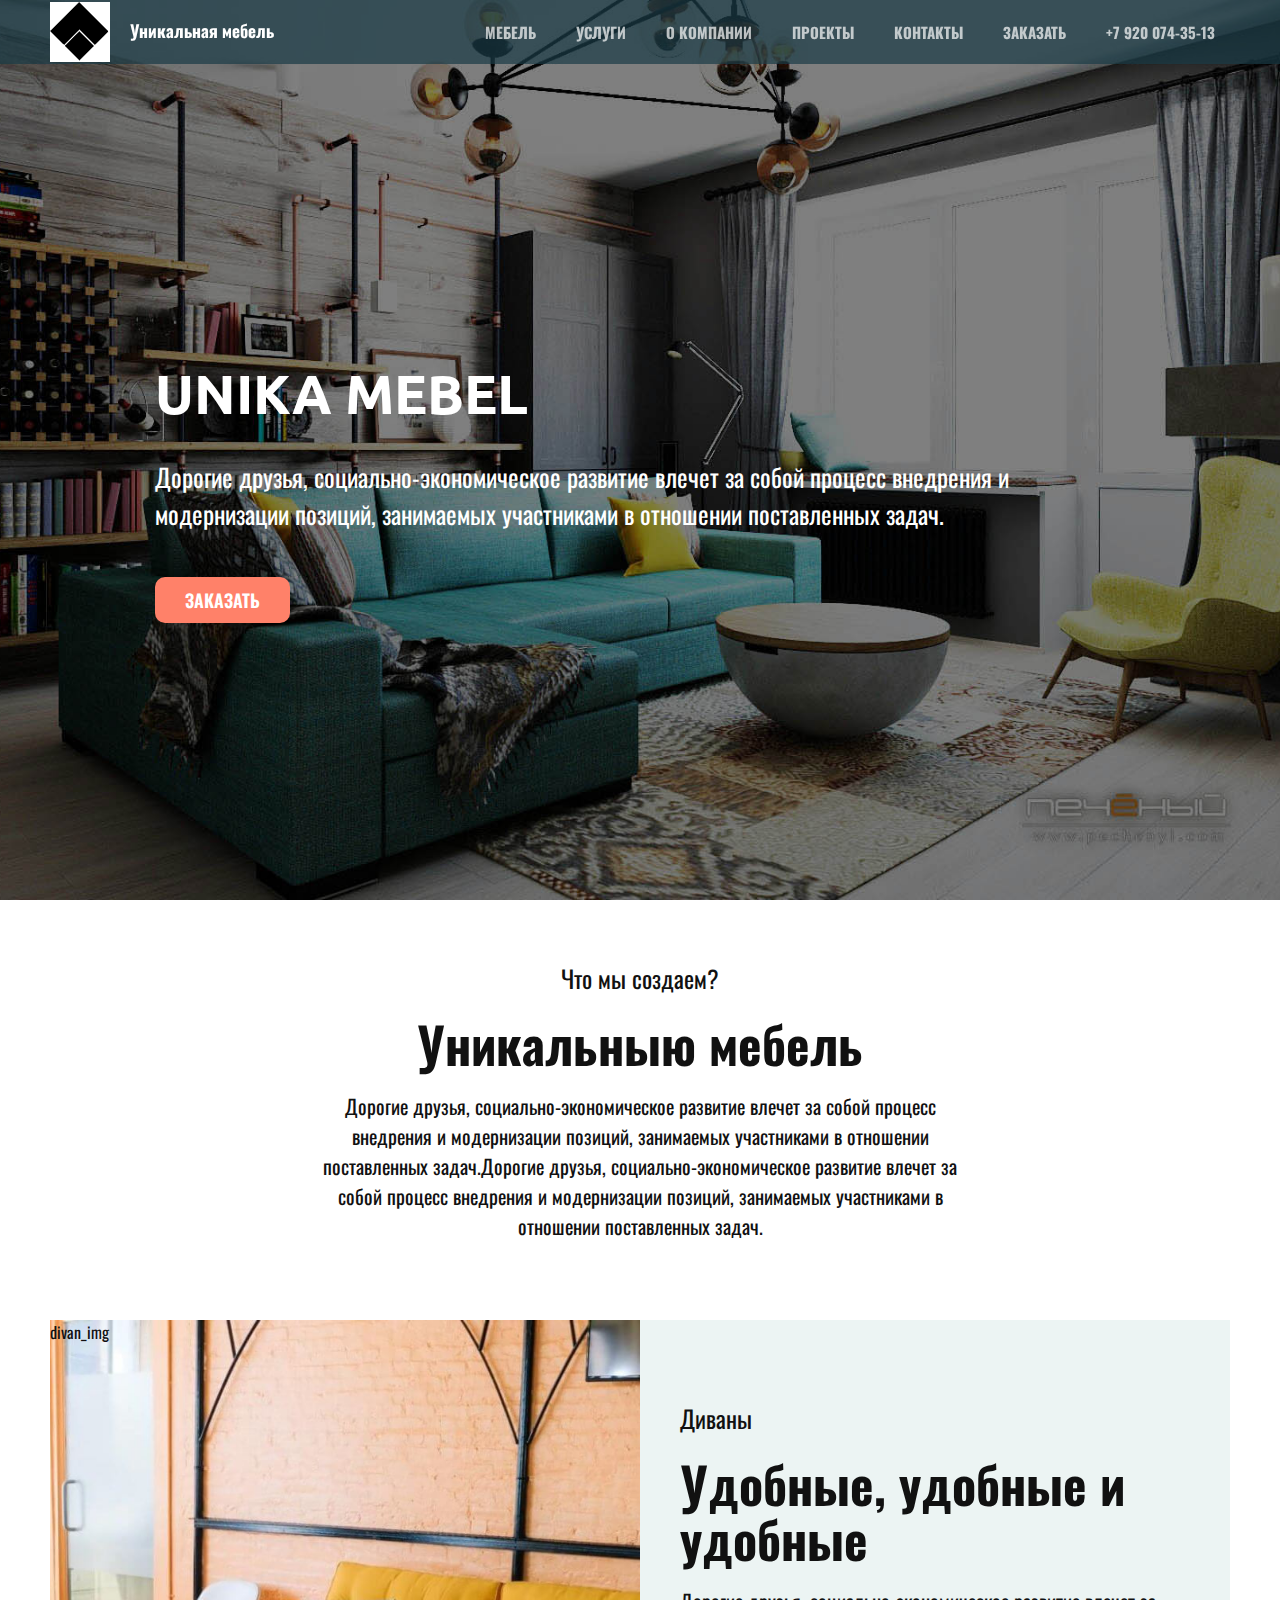
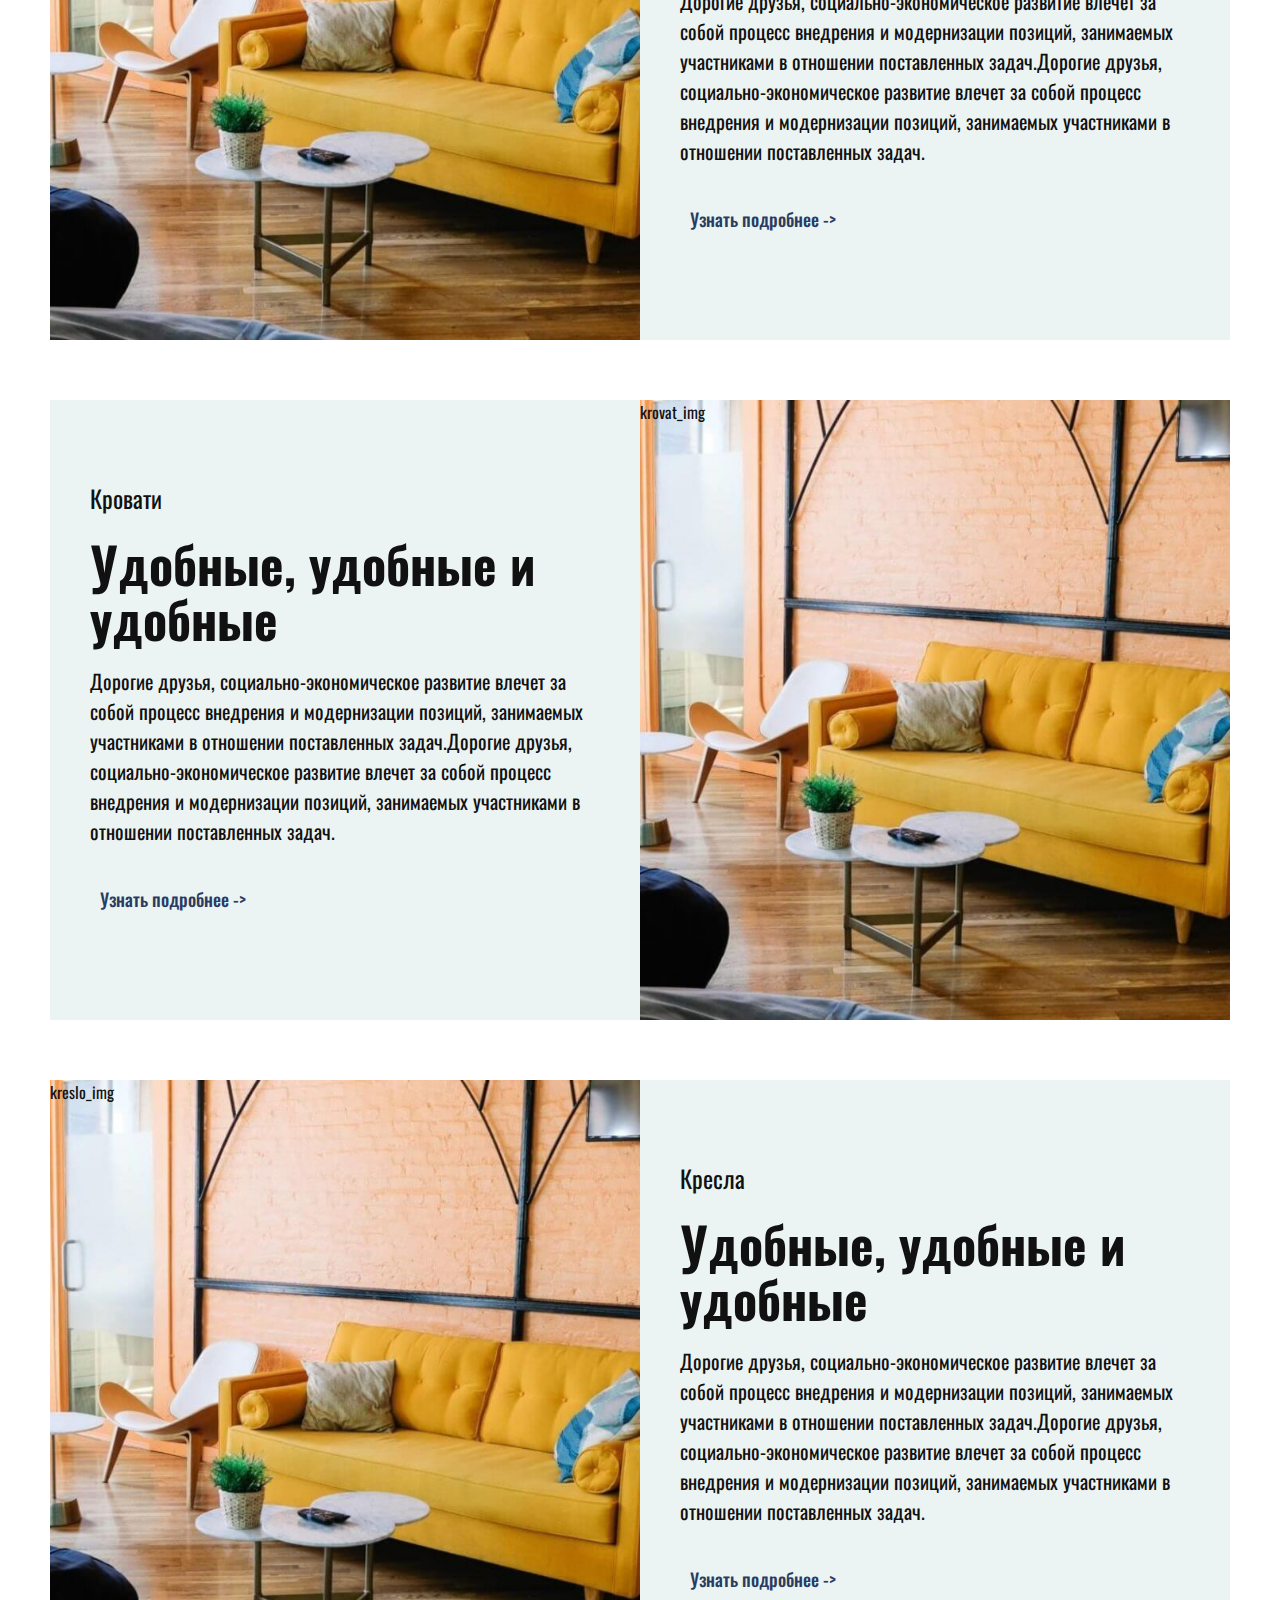
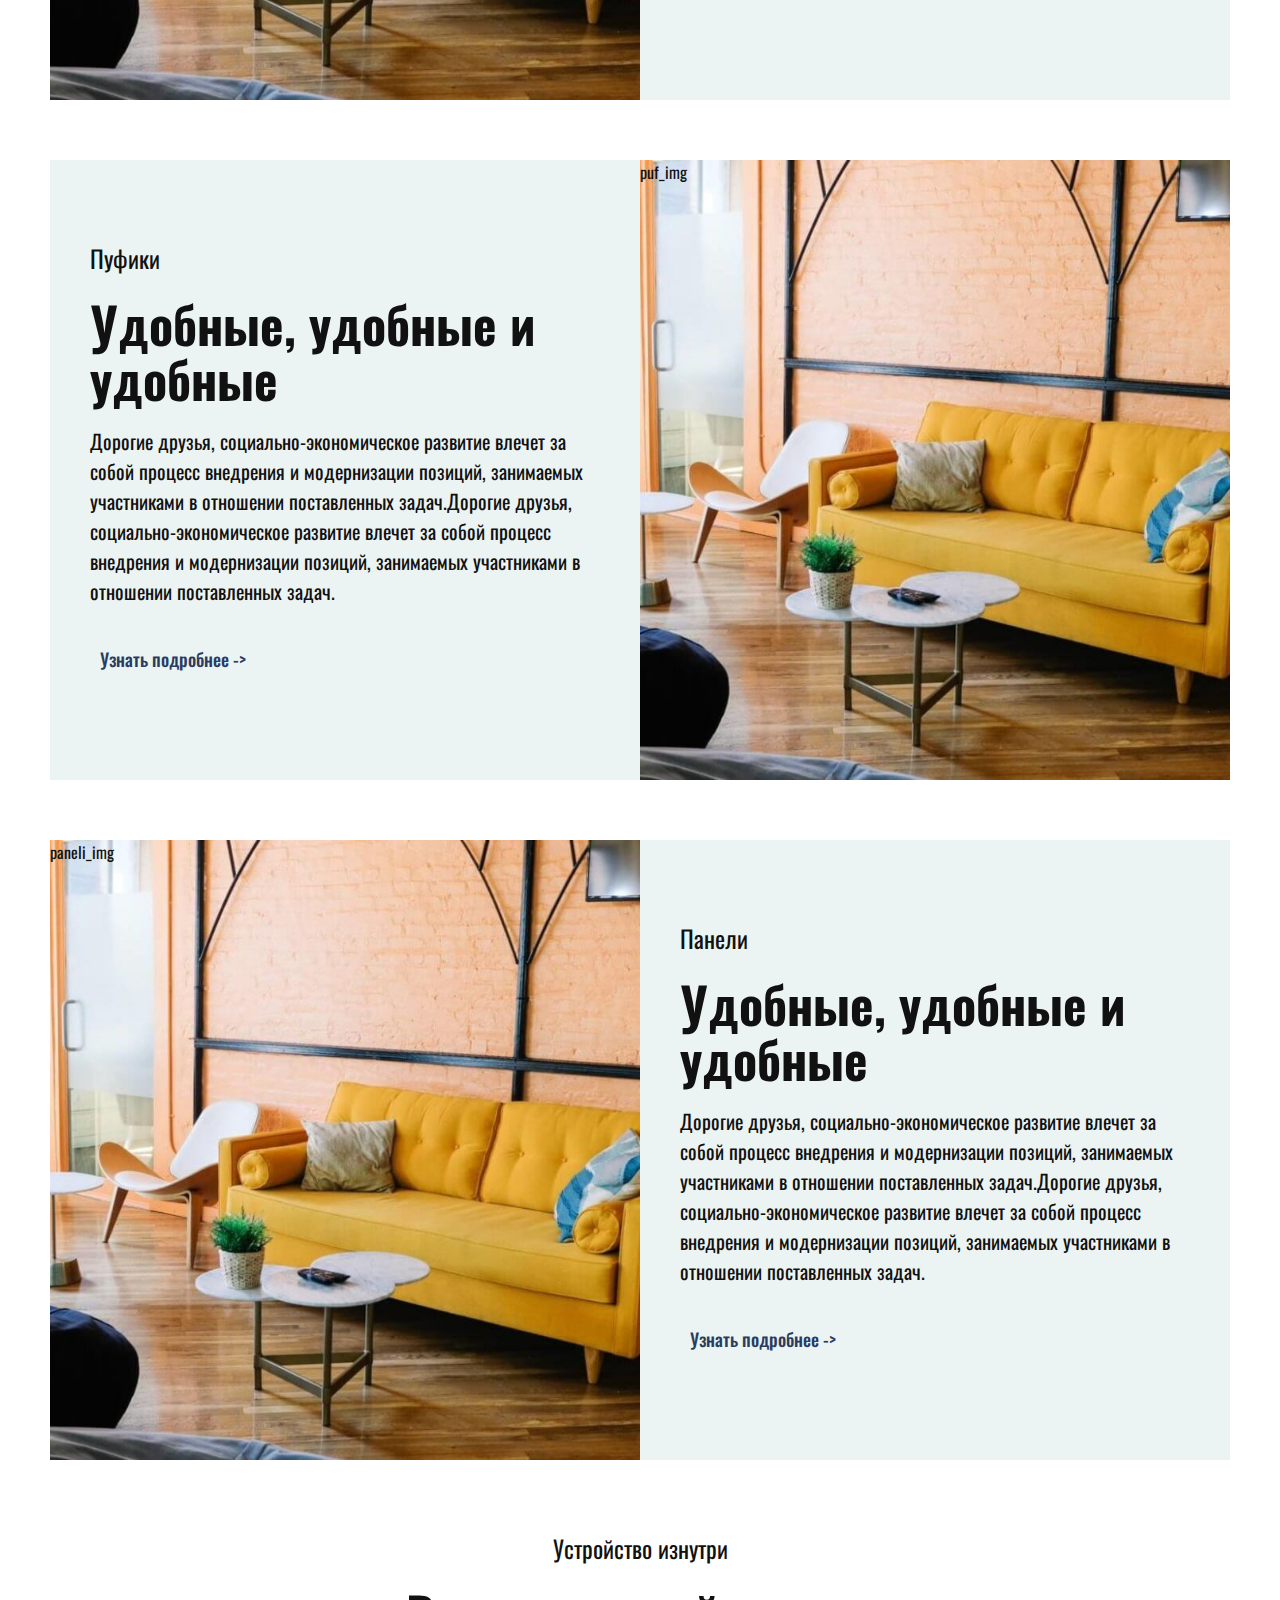
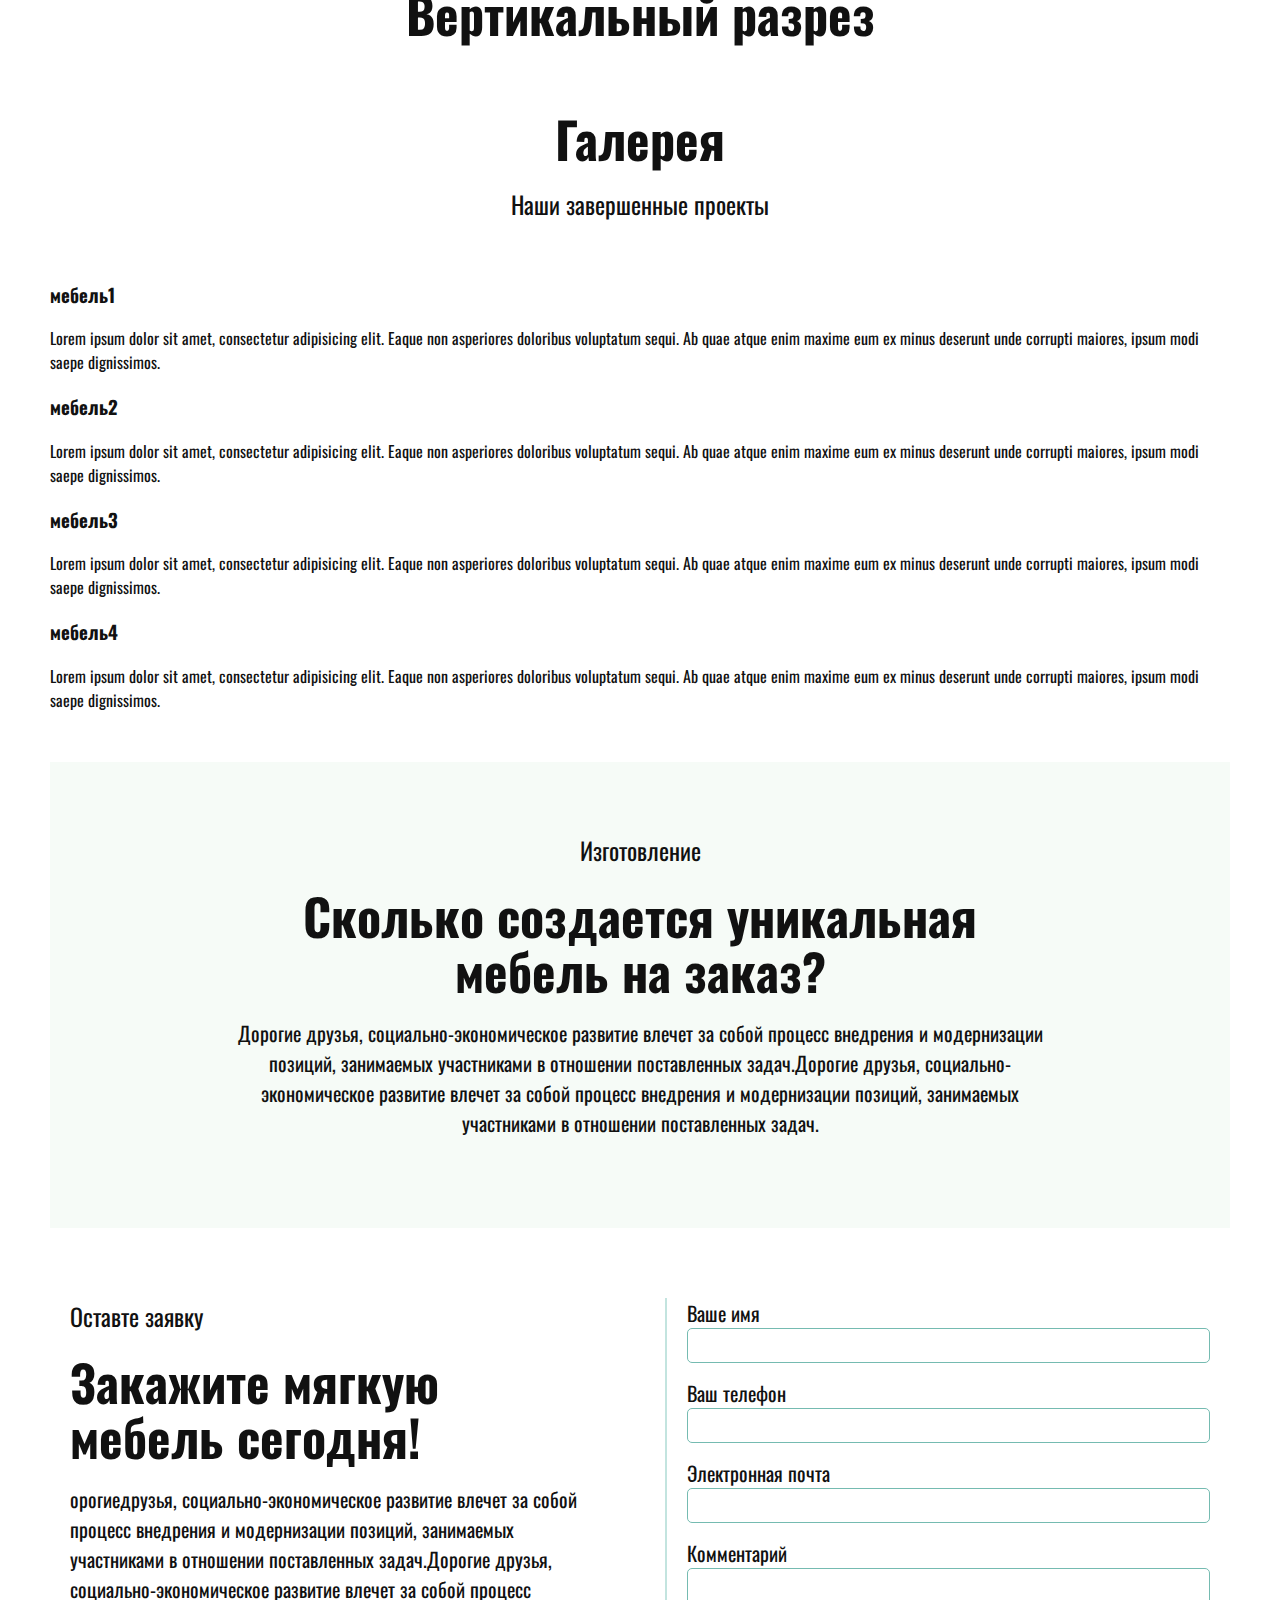
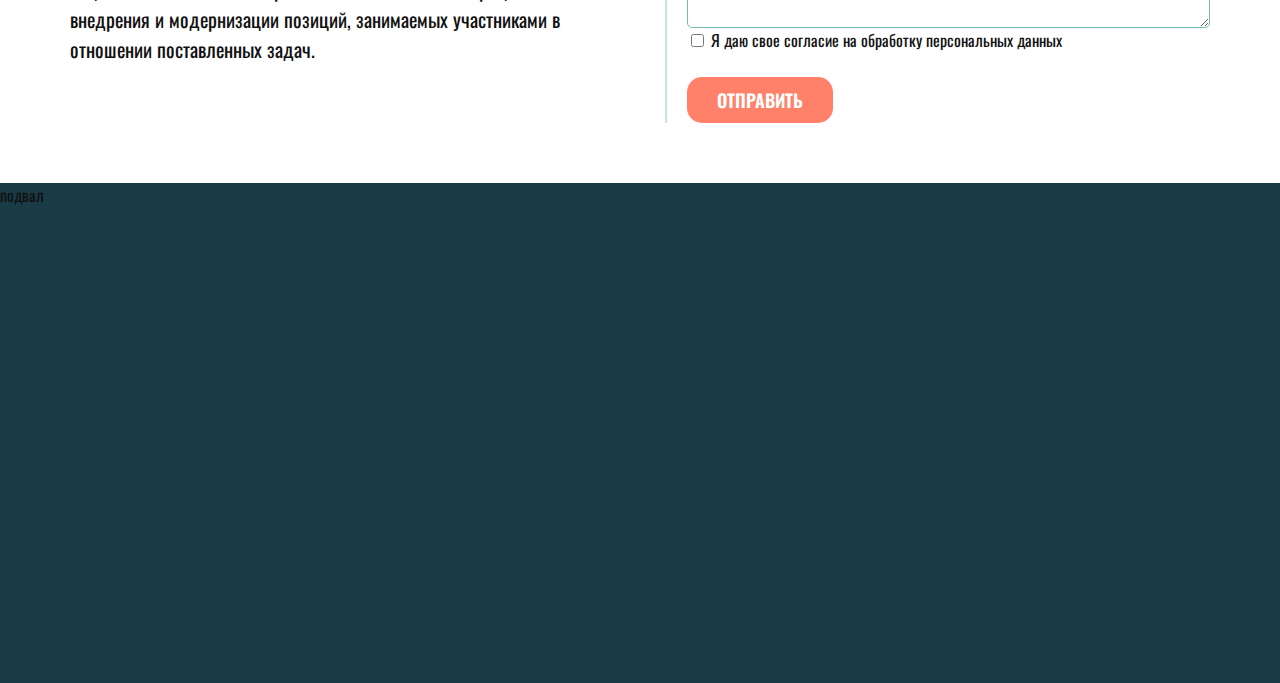
==== commit b6331620: "Add files via upload" ====
--- a/about.html
+++ b/about.html
@@ -29,6 +29,7 @@
 				<a class="nav_link" href="index.html">мебель</a>
 				<a class="nav_link" href="serviсes.html">услуги</a>
 				<a class="nav_link" href="about.html">о компании</a>
+				<a class="nav_link" href="gallery.html">проекты</a>
 				<a class="nav_link" href="contact.html">контакты</a>
 				<a class="nav_link" href="#">заказать</a>
 				<a class="nav_link" href="tel:+79200743513">+7 920 074-35-13</a>
@@ -314,6 +315,8 @@
 </footer>
 
 
+<script src="https://code.jquery.com/jquery-3.4.1.slim.min.js"></script>
+<script src="js/js.js"></script>
 
 </body>
 
--- a/css.css
+++ b/css.css
@@ -128,7 +128,6 @@
 		height: 50px;
 		background-color: rgb(25,59,70);
 	}
-
 	.menu_burger{
 		display: block;
 		position: relative;
@@ -136,8 +135,6 @@
 		width: 30px;
 		height: 21px;
 		margin-right: 20px;
-
-		
 	}
 	.menu_burger span{
 		position: absolute;
@@ -148,8 +145,6 @@
 		top: 9px;
 		transition: all 0.5s ease 0s;
 	}
-
-
 	.menu_burger:before{
 		content: '';
 		background-color: #fff;
@@ -197,7 +192,6 @@
 		flex-direction: column;
 		align-items: center;
 		transition: all 0.5s ease 0s;
-
 	}
 	.nav.active{
 		top: 0;
@@ -208,16 +202,10 @@
 	}
 	.header_logo{
 		z-index: 3;
-
 	}
 	.logo_name{
-
-	}
-
-
-}
-
-
+	}
+}
 
 /*intro
 ==========================*/
@@ -234,7 +222,6 @@
 
 .intro_inner{
 	max-width: 970px;
-	margin-left: 130px;
 
 }
 
@@ -268,11 +255,18 @@
 	vertical-align: top;
 	text-transform: uppercase;
 	cursor: pointer;
-	transition: background-color, transform .1s linear;
+	outline: none;
+	position: relative;
+	top: 0;
+	transition: border-radius, background-color, top, transform .3s cubic-bezier(0.36,-0.16, 0.84, 1.24);
 }
 .btn:hover{
 	background-color: #FF6B4D;
 	transform: scale(1.03);
+	border-radius: 15px;
+}
+.btn:active{
+	top: 2px;
 }
 
 @media (max-width: 991px){
@@ -316,7 +310,7 @@
 }
 
 .work_inner{
-	padding: 40px 25px;
+	padding: 0 25px;
 	width: 100%;
 	max-width: 720px;
 	margin: 0 auto;
@@ -356,12 +350,12 @@
 /*mebel- container
 ==========================*/
 .mebel{
-	background-color: #F6FBF7;
 	display: flex;
 	margin-bottom: 60px;
 }
 
 .mebel_text{
+	background-color: rgb(236,244,243);
 	width: 50%;
 	justify-content: flex-end;
 
@@ -518,10 +512,11 @@
 .galery_a{
 	width: 49%;
 	height: 500px;
+	margin-bottom: 2%;
+	text-decoration: none;	
 	background: url(img/мебель-на-з.jpg) center / cover no-repeat;
-	margin-bottom: 2%;
-	text-decoration: none;
-}
+}
+
 .galery_cont{
 	height: 100%;
 	text-transform: uppercase;
@@ -536,7 +531,6 @@
 .galery_cont:hover{
 	opacity: 1;
 }
-
 @media (max-width: 767px ){
 	.galery{
 		flex-direction: column;
@@ -546,9 +540,31 @@
 	}
 }
 
-/*way
-==========================*/
-
+/*gallery_img(gallery)
+==========================*/
+.gallery_content{
+	margin: 0 0 100px 0;
+
+}
+.card_image a{
+	text-decoration: none;
+}
+
+.card_image img{
+	width: 24%;
+	object-fit: cover;
+	padding: 1%;
+}
+@media (max-width: 991px){
+	.card_image img{
+		width: 32.5%;
+	}
+}
+@media (max-width: 767px ){
+	.card_image img{
+		width: 49%;
+	}
+}
 
 /*time-dev
 ==========================*/
@@ -558,14 +574,11 @@
 	display: block;
 	justify-content: center;
 	text-align: center;
-	margin-bottom: 70px;
-	
-
+	margin-bottom: 70px;	
 }
 .time_text{
 	padding: 70px 0;
 	width: 70%;
-
 	max-width: 970px;
 	margin: 0 auto;
 }
@@ -584,8 +597,6 @@
 	width: 49%;
 	padding: 0 20px;
 }
-
-
 .forma_form{
 	flex-direction: column;
 	width: 49%;
@@ -609,6 +620,9 @@
 	border: 1px solid #75BBB1;
 	border-radius: 5px;
 }
+/*.form_input._error{
+	border: 2px solid red;
+}*/
 .form_comm{
 	height: 60px;
 	padding: 10px;
@@ -616,6 +630,7 @@
 	color: #000;
 	border: 1px solid #75BBB1;
 	border-radius: 5px;
+	resize: vertical;
 }
 
 
@@ -635,6 +650,7 @@
 	text-transform: uppercase;
 	cursor: pointer;
 	transition: background-color, transform .2s linear;
+	outline: none;
 }
 .form_btn:hover{
 	background-color: #FF6B4D;
@@ -656,6 +672,30 @@
 	}
 }
 
+.cont_body{
+	margin: 90px 0;
+	display: flex;
+}
+
+.cont_body div{
+	width: 49%;
+	margin-right: 20px;
+	padding-left: 15px;
+	border-left: 2px solid #C3E4DF;
+}
+
+.cont_maps{
+	margin-bottom: 70px;
+}
+@media (max-width: 767px){
+	.cont_body div{
+		border:none;		
+	}
+	.cont_body{
+		margin: 70px 0;
+	}
+}
+
 
 /*footer
 ==========================*/
